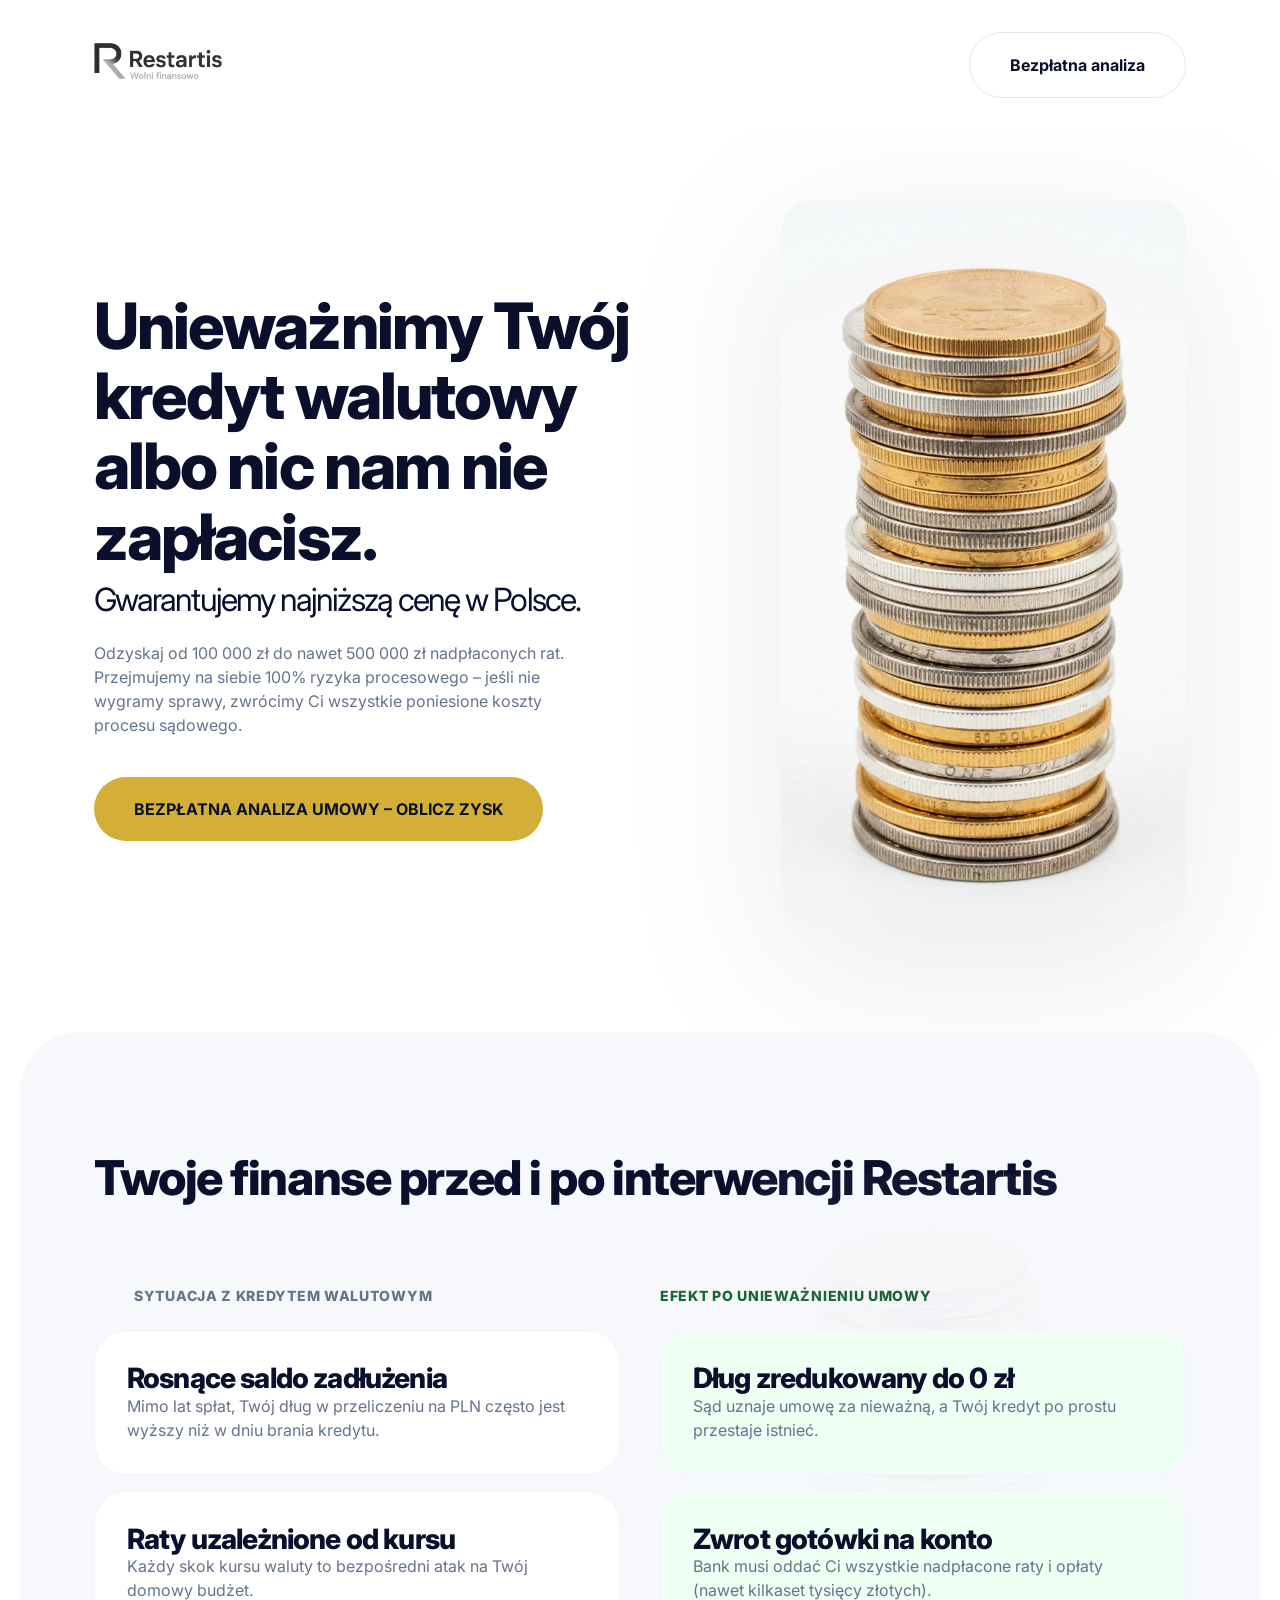
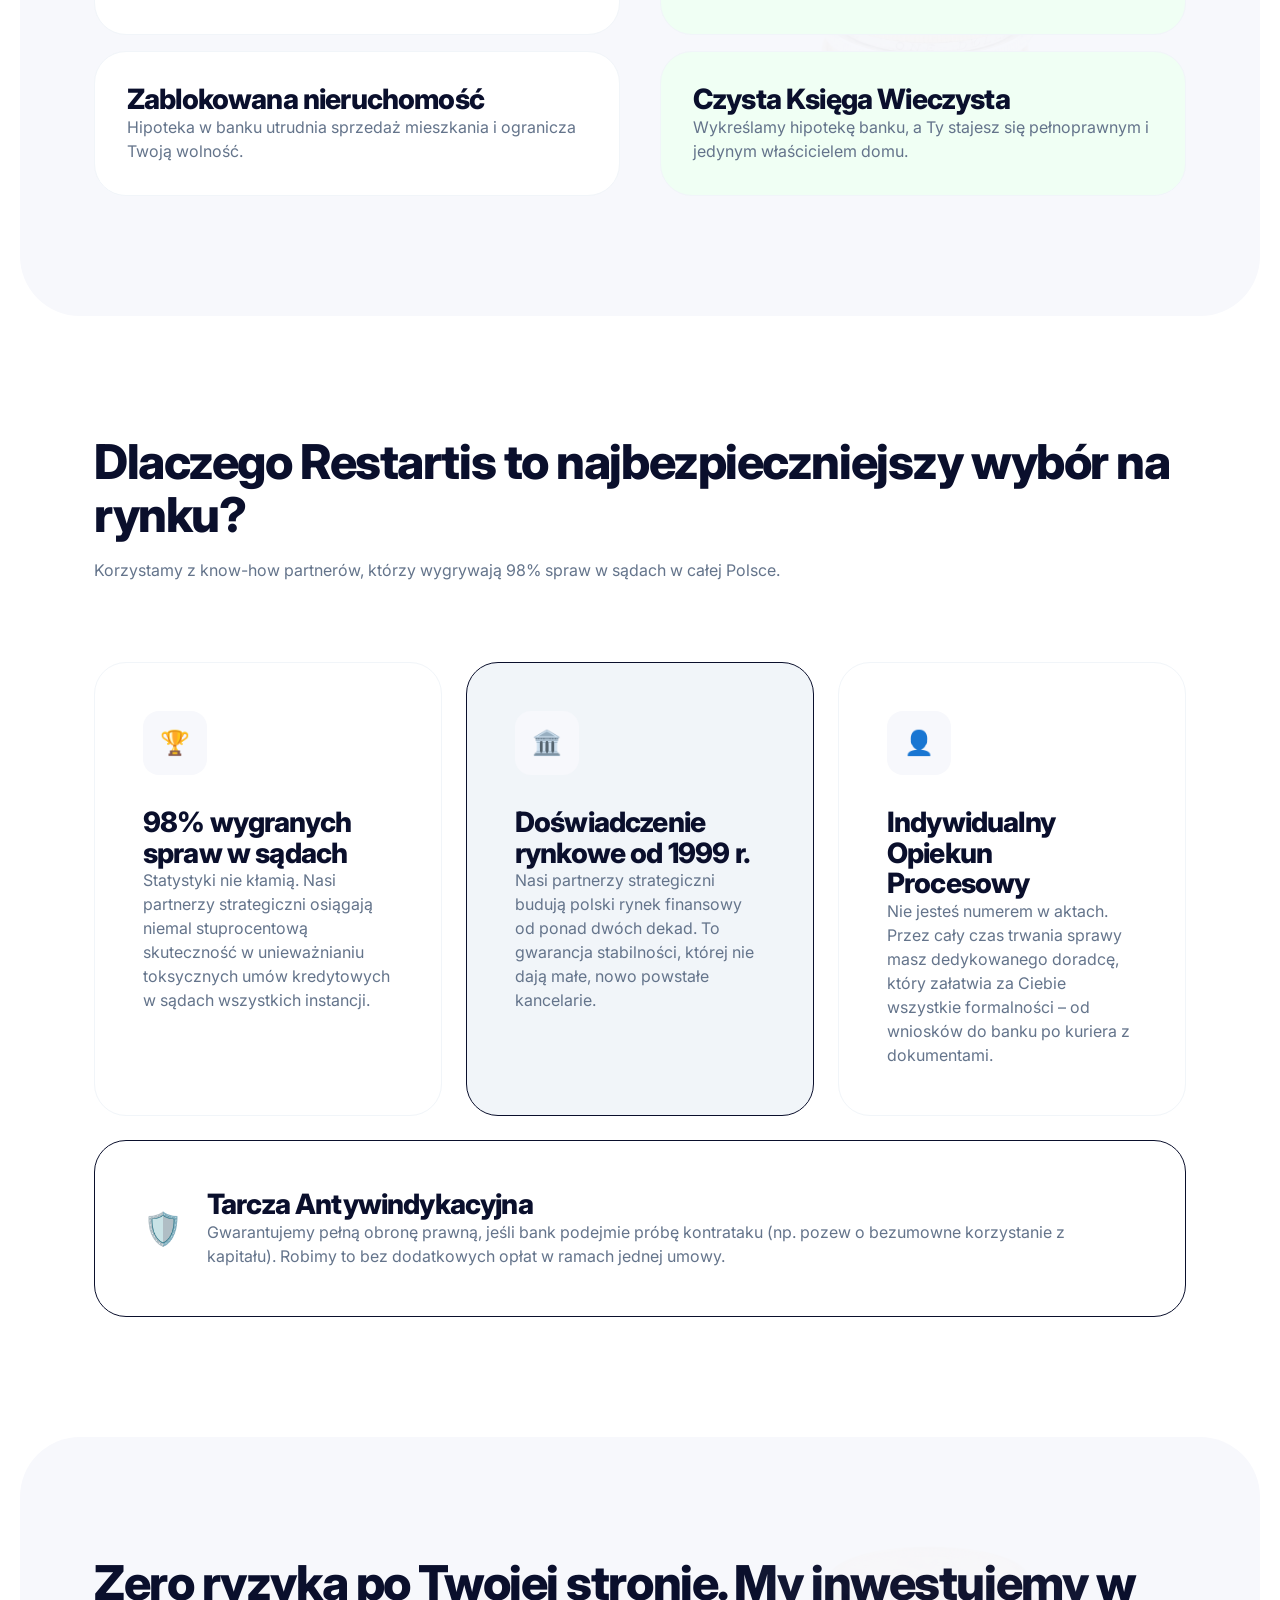
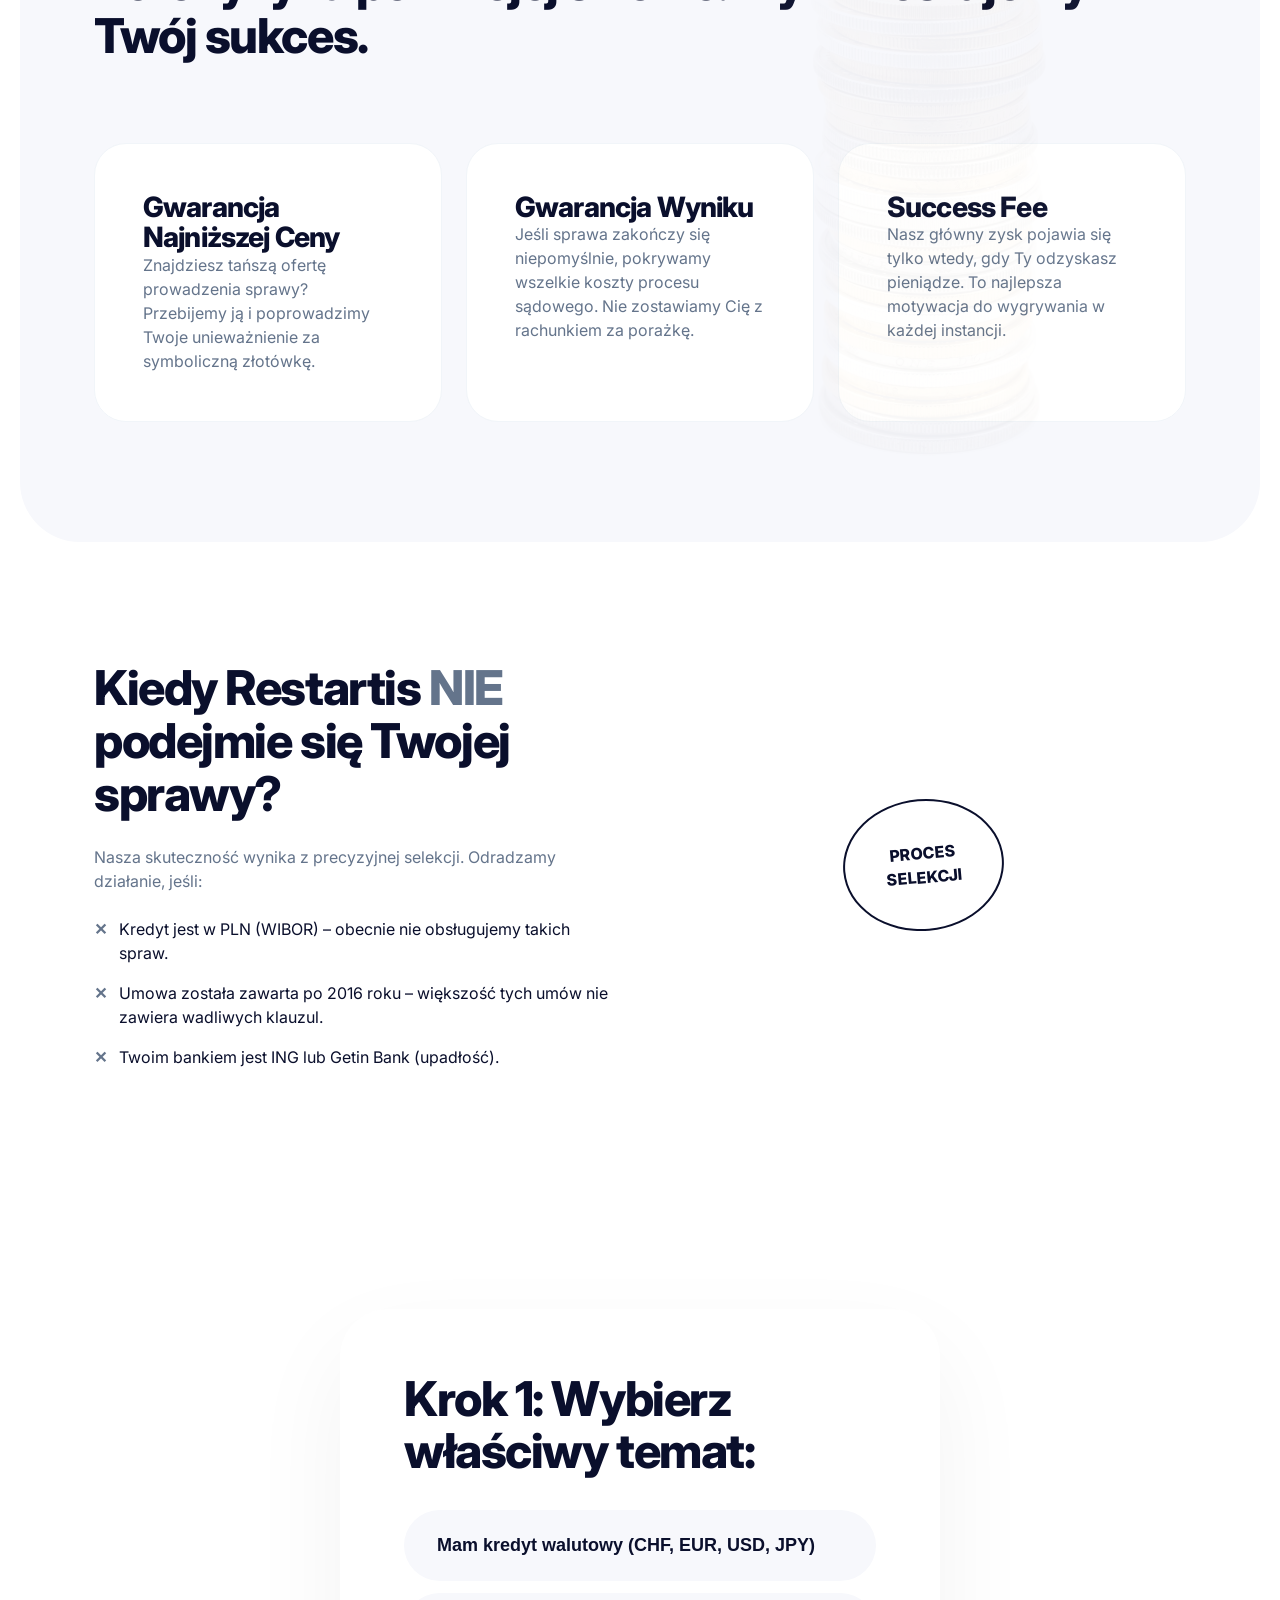
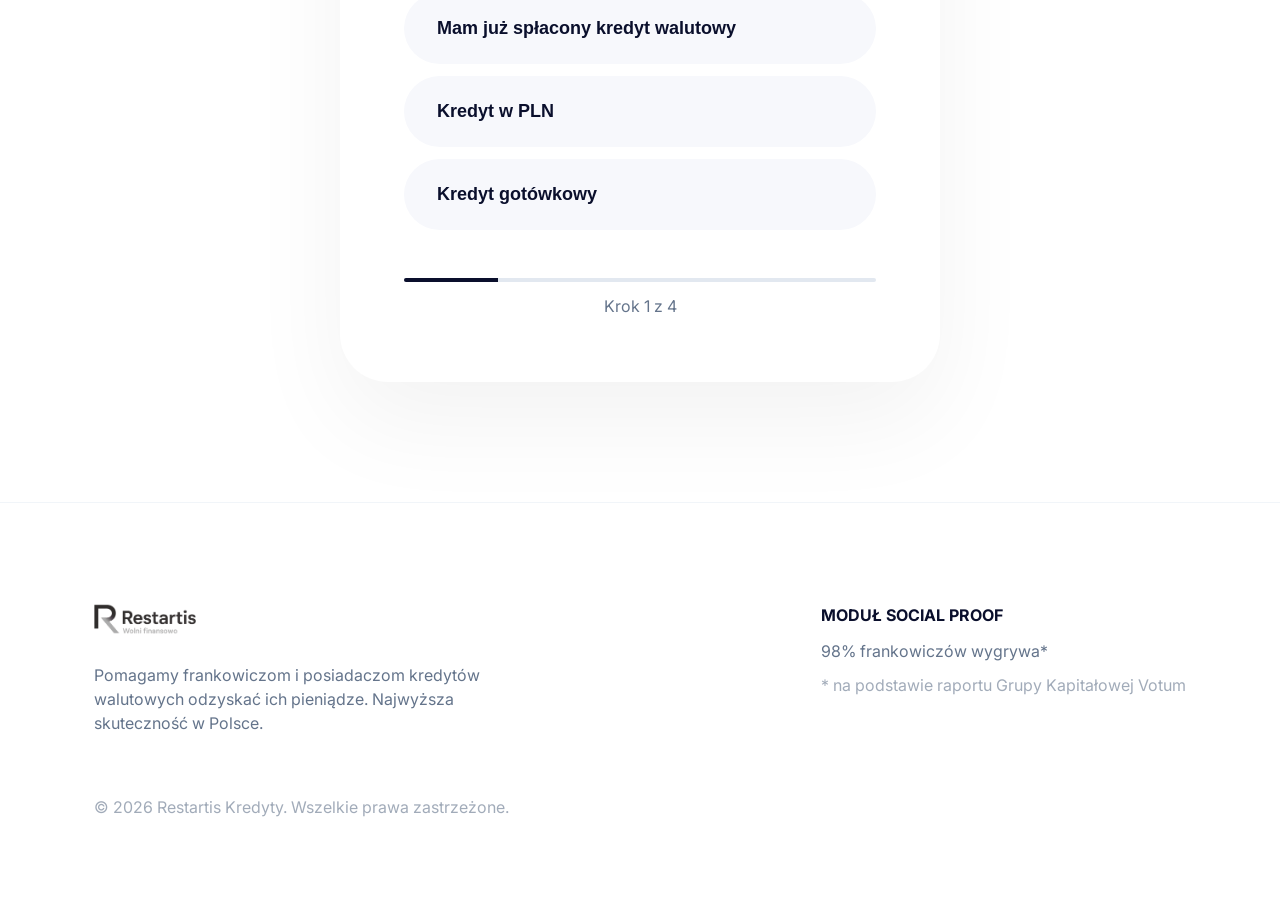
==== kredyty-zagraniczne/index.html @ a587e71c "Reorganized structure: Added kredyty-zagraniczne and restrukturyzacje sub-pages" ====
<!DOCTYPE html>
<html lang="pl">

<head>
    <meta charset="UTF-8">
    <meta name="viewport" content="width=device-width, initial-scale=1.0">
    <title>Restartis — Unieważnienie Kredytów Walutowych</title>
    <meta name="description"
        content="Gwarantowana najniższa cena i zero ryzyka procesowego. Odzyskaj swoją wolność finansową z Restartis.">
    <link rel="preconnect" href="https://fonts.googleapis.com">
    <link rel="preconnect" href="https://fonts.gstatic.com" crossorigin>
    <link href="https://fonts.googleapis.com/css2?family=Inter:wght@400;700;800&display=swap" rel="stylesheet">
    <link rel="stylesheet" href="../style.css">
</head>

<body>
    <nav class="navbar">
        <div class="container nav-content">
            <div class="logo"><img src="../assets/images/logo.png" alt="Restartis Logo"
                    style="height: 40px; width: auto;">
            </div>
            <a href="#formularz" class="btn btn-outline">Bezpłatna analiza</a>
        </div>
    </nav>

    <header class="hero">
        <div class="container hero-grid">
            <div class="hero-text">
                <h1>Unieważnimy Twój kredyt walutowy albo nic nam nie zapłacisz. <span
                        style="font-size: 0.5em; display: block; margin-top: 10px; font-weight: 400;">Gwarantujemy
                        najniższą cenę w Polsce.</span></h1>
                <p>Odzyskaj od 100 000 zł do nawet 500 000 zł nadpłaconych rat. Przejmujemy na siebie 100% ryzyka
                    procesowego – jeśli nie wygramy sprawy, zwrócimy Ci wszystkie poniesione koszty procesu sądowego.
                </p>
                <a href="#formularz" class="btn btn-primary"
                    style="background-color: #D4AF37; color: #0A0F2C;">BEZPŁATNA ANALIZA UMOWY – OBLICZ ZYSK</a>
            </div>
            <div class="hero-visual">
                <img src="../assets/images/coins-hero.jpg" alt="Restartis Kredyty - Stos srebrnych monet">
            </div>
        </div>
    </header>

    <section class="section-bg">
        <div class="container">
            <div class="section-header">
                <h2>Twoje finanse przed i po interwencji Restartis</h2>
            </div>

            <div class="comparison-grid">
                <div class="comp-header-row">
                    <div class="comp-col">Sytuacja z kredytem walutowym</div>
                    <div class="comp-col positive-text">Efekt po unieważnieniu umowy</div>
                </div>

                <div class="comp-row">
                    <div class="comp-card">
                        <h3>Rosnące saldo zadłużenia</h3>
                        <p>Mimo lat spłat, Twój dług w przeliczeniu na PLN często jest wyższy niż w dniu brania kredytu.
                        </p>
                    </div>
                    <div class="comp-card positive">
                        <h3>Dług zredukowany do 0 zł</h3>
                        <p>Sąd uznaje umowę za nieważną, a Twój kredyt po prostu przestaje istnieć.</p>
                    </div>
                </div>

                <div class="comp-row">
                    <div class="comp-card">
                        <h3>Raty uzależnione od kursu</h3>
                        <p>Każdy skok kursu waluty to bezpośredni atak na Twój domowy budżet.</p>
                    </div>
                    <div class="comp-card positive">
                        <h3>Zwrot gotówki na konto</h3>
                        <p>Bank musi oddać Ci wszystkie nadpłacone raty i opłaty (nawet kilkaset tysięcy złotych).</p>
                    </div>
                </div>

                <div class="comp-row">
                    <div class="comp-card">
                        <h3>Zablokowana nieruchomość</h3>
                        <p>Hipoteka w banku utrudnia sprzedaż mieszkania i ogranicza Twoją wolność.</p>
                    </div>
                    <div class="comp-card positive">
                        <h3>Czysta Księga Wieczysta</h3>
                        <p>Wykreślamy hipotekę banku, a Ty stajesz się pełnoprawnym i jedynym właścicielem domu.</p>
                    </div>
                </div>
            </div>
        </div>
    </section>

    <section>
        <div class="container">
            <div class="section-header">
                <h2>Dlaczego Restartis to najbezpieczniejszy wybór na rynku?</h2>
                <p style="margin-top: 16px;">Korzystamy z know-how partnerów, którzy wygrywają 98% spraw w sądach w
                    całej Polsce.</p>
            </div>
            <div class="grid-3">
                <div class="pillar-card">
                    <div class="pillar-icon">🏆</div>
                    <h3>98% wygranych spraw w sądach</h3>
                    <p>Statystyki nie kłamią. Nasi partnerzy strategiczni osiągają niemal stuprocentową skuteczność w
                        unieważnianiu toksycznych umów kredytowych w sądach wszystkich instancji.</p>
                </div>
                <div class="pillar-card spotlight">
                    <div class="pillar-icon">🏛️</div>
                    <h3>Doświadczenie rynkowe od 1999 r.</h3>
                    <p>Nasi partnerzy strategiczni budują polski rynek finansowy od ponad dwóch dekad. To gwarancja
                        stabilności, której nie dają małe, nowo powstałe kancelarie.</p>
                </div>
                <div class="pillar-card">
                    <div class="pillar-icon">👤</div>
                    <h3>Indywidualny Opiekun Procesowy</h3>
                    <p>Nie jesteś numerem w aktach. Przez cały czas trwania sprawy masz dedykowanego doradcę, który
                        załatwia za Ciebie wszystkie formalności – od wniosków do banku po kuriera z dokumentami.</p>
                </div>
            </div>
            <div class="pillar-card full-width-card" style="margin-top: 24px; border: 1px solid #0A0F2C;">
                <div style="display: flex; align-items: center; gap: 24px;">
                    <span style="font-size: 2rem;">🛡️</span>
                    <div>
                        <h3>Tarcza Antywindykacyjna</h3>
                        <p>Gwarantujemy pełną obronę prawną, jeśli bank podejmie próbę kontrataku (np. pozew o bezumowne
                            korzystanie z kapitału). Robimy to bez dodatkowych opłat w ramach jednej umowy.</p>
                    </div>
                </div>
            </div>
        </div>
    </section>

    <section class="section-bg" id="gwarancja">
        <div class="container">
            <div class="section-header">
                <h2>Zero ryzyka po Twojej stronie. My inwestujemy w Twój sukces.</h2>
            </div>
            <div class="grid-3">
                <div class="pillar-card">
                    <h3>Gwarancja Najniższej Ceny</h3>
                    <p>Znajdziesz tańszą ofertę prowadzenia sprawy? Przebijemy ją i poprowadzimy Twoje unieważnienie za
                        symboliczną złotówkę.</p>
                </div>
                <div class="pillar-card">
                    <h3>Gwarancja Wyniku</h3>
                    <p>Jeśli sprawa zakończy się niepomyślnie, pokrywamy wszelkie koszty procesu sądowego. Nie
                        zostawiamy Cię z rachunkiem za porażkę.</p>
                </div>
                <div class="pillar-card">
                    <h3>Success Fee</h3>
                    <p>Nasz główny zysk pojawia się tylko wtedy, gdy Ty odzyskasz pieniądze. To najlepsza motywacja do
                        wygrywania w każdej instancji.</p>
                </div>
            </div>
        </div>
    </section>

    <section>
        <div class="container">
            <div class="grid-2" style="align-items: center;">
                <div>
                    <h2>Kiedy Restartis <span style="color: #64748B;">NIE</span> podejmie się Twojej sprawy?</h2>
                    <p style="margin: 24px 0;">Nasza skuteczność wynika z precyzyjnej selekcji. Odradzamy działanie,
                        jeśli:</p>
                    <ul style="list-style: none; display: flex; flex-direction: column; gap: 16px;">
                        <li style="display: flex; gap: 12px; align-items: baseline;"><span
                                style="color: #64748B; font-weight: bold;">✕</span> Kredyt jest w PLN (WIBOR) – obecnie
                            nie obsługujemy takich spraw.</li>
                        <li style="display: flex; gap: 12px; align-items: baseline;"><span
                                style="color: #64748B; font-weight: bold;">✕</span> Umowa została zawarta po 2016 roku –
                            większość tych umów nie zawiera wadliwych klauzul.</li>
                        <li style="display: flex; gap: 12px; align-items: baseline;"><span
                                style="color: #64748B; font-weight: bold;">✕</span> Twoim bankiem jest ING lub Getin
                            Bank (upadłość).</li>
                    </ul>
                </div>
                <div style="text-align: center;">
                    <div
                        style="display: inline-block; padding: 40px; border: 2px solid #0A0F2C; border-radius: 50%; transform: rotate(-5deg);">
                        <span style="font-weight: 800; text-transform: uppercase;">Proces <br> Selekcji</span>
                    </div>
                </div>
            </div>
        </div>
    </section>

    <section id="formularz">
        <div class="container">
            <div class="form-wrapper">
                <div id="multistep-form">
                    <div class="form-step active" data-step="1">
                        <h2>Krok 1: Wybierz właściwy temat:</h2>
                        <div class="option-grid">
                            <button class="option-pill" data-value="active_fx">Mam kredyt walutowy (CHF, EUR, USD,
                                JPY)</button>
                            <button class="option-pill" data-value="paid_fx">Mam już spłacony kredyt walutowy</button>
                            <button class="option-pill reject" data-value="pln">Kredyt w PLN</button>
                            <button class="option-pill reject" data-value="cash">Kredyt gotówkowy</button>
                        </div>
                    </div>

                    <div class="form-step" data-step="2">
                        <h2>Krok 2: W jakiej walucie masz/miałeś kredyt?</h2>
                        <div class="option-grid">
                            <button class="option-pill" data-value="chf">CHF (frank szwajcarski)</button>
                            <button class="option-pill" data-value="eur">EUR (euro)</button>
                            <button class="option-pill" data-value="usd">USD (dolar amerykański)</button>
                            <button class="option-pill" data-value="other_fx">Inna waluta (JPY itp.)</button>
                            <button class="option-pill reject" data-value="pln_val">PLN (polski złoty)</button>
                        </div>
                    </div>

                    <div class="form-step" data-step="3">
                        <h2>Krok 3: Rok zawarcia umowy:</h2>
                        <div class="option-grid">
                            <button class="option-pill" data-value="2001-2011">2001-2011 (Najwyższa
                                skuteczność)</button>
                            <button class="option-pill" data-value="2012-2015">2012-2015</button>
                            <button class="option-pill reject" data-value="post_2016">Po 2016 r.</button>
                        </div>
                    </div>

                    <div class="form-step" data-step="4">
                        <h2>Krok 4: W jakim banku zaciągnąłeś kredyt?</h2>
                        <div class="option-grid">
                            <button class="option-pill" data-value="pko">PKO BP</button>
                            <button class="option-pill" data-value="mbank">mBank</button>
                            <button class="option-pill" data-value="millennium">Millennium</button>
                            <button class="option-pill" data-value="santander">Santander</button>
                            <button class="option-pill" data-value="bph">Bank BPH</button>
                            <button class="option-pill" data-value="db">Deutsche Bank</button>
                            <button class="option-pill" data-value="raiffeisen">Raiffeisen</button>
                            <button class="option-pill" data-value="bos">BOŚ</button>
                            <button class="option-pill reject" data-value="ing_getin">ING / Getin Bank</button>
                            <button class="option-pill" data-value="other">Inne</button>
                        </div>
                    </div>

                    <div class="form-step" data-step="final">
                        <h2>Ostatni krok</h2>
                        <p style="margin-bottom: 24px;">Zostaw dane, abyśmy mogli przekazać Ci wynik analizy.</p>
                        <div class="option-grid" style="gap: 20px;">
                            <input type="text" placeholder="Imię i Nazwisko" class="option-pill"
                                style="cursor: text; background: white; border: 1px solid #E2E8F0;" id="form-name">
                            <input type="tel" placeholder="Numer telefonu" class="option-pill"
                                style="cursor: text; background: white; border: 1px solid #E2E8F0;" id="form-phone">
                            <input type="email" placeholder="Adres e-mail" class="option-pill"
                                style="cursor: text; background: white; border: 1px solid #E2E8F0;" id="form-email">
                            <button class="btn btn-primary" id="submit-lead" style="margin-top: 20px;">Wyślij do
                                bezpłatnej analizy</button>
                        </div>
                    </div>

                    <div id="rejection-screen" style="display: none; text-align: center;">
                        <h2>Niestety nie możemy pomóc</h2>
                        <p id="rejection-reason" style="margin: 24px 0;"></p>
                        <button class="btn btn-outline" onclick="location.reload()">Spróbuj ponownie</button>
                    </div>

                    <div id="success-screen" style="display: none; text-align: center;">
                        <h2>Twoja sprawa została przyjęta do bezpłatnej analizy prawnej.</h2>
                        <p style="margin: 24px 0;">Nasz analityk oddzwoni do Ciebie w ciągu 24h. Prosimy, miej pod ręką
                            skan umowy lub datę jej zawarcia.</p>
                    </div>
                </div>

                <div class="progress-container">
                    <div class="progress-bar">
                        <div class="progress-fill"></div>
                    </div>
                    <p id="progress-text">Krok 1 z 4</p>
                </div>
            </div>
        </div>
    </section>

    <footer style="padding: 100px 0; border-top: 1px solid #F1F5F9;">
        <div class="container">
            <div
                style="display: flex; justify-content: space-between; align-items: flex-start; flex-wrap: wrap; gap: 60px;">
                <div>
                    <div class="logo" style="margin-bottom: 20px;"><img src="../assets/images/logo.png"
                            alt="Restartis Logo" style="height: 32px; width: auto;"></div>
                    <p style="max-width: 400px;">Pomagamy frankowiczom i posiadaczom kredytów walutowych odzyskać ich
                        pieniądze. Najwyższa skuteczność w Polsce.</p>
                </div>
                <div style="font-size: 0.875rem;">
                    <p style="margin-bottom: 12px; font-weight: 700; color: #0A0F2C;">MODUŁ SOCIAL PROOF</p>
                    <p>98% frankowiczów wygrywa*</p>
                    <p style="opacity: 0.6; margin-top: 10px;">* na podstawie raportu Grupy Kapitałowej Votum</p>
                </div>
                <div style="font-size: 0.875rem; opacity: 0.6;">
                    <p>© 2026 Restartis Kredyty. Wszelkie prawa zastrzeżone.</p>
                </div>
            </div>
        </div>
    </footer>


    <script src="main.js"></script>
</body>

</html>
---- style.css ----
:root {
    --primary: #0A0F2C;
    /* Deep Navy */
    --secondary: #F7F8FC;
    /* Ultra Light Gray-Blue */
    --text-main: #0A0F2C;
    --text-muted: #64748B;
    /* Slate Gray */
    --white: #FFFFFF;
    --accent: #0A0F2C;
    /* Staying extremely monochrome/navy for premium feel */
    --border-radius: 32px;
    --pill-radius: 100px;
    --section-padding: 120px;
    --container-width: 1140px;
    --transition: all 0.4s cubic-bezier(0.16, 1, 0.3, 1);
}

* {
    margin: 0;
    padding: 0;
    box-sizing: border-box;
}

body {
    font-family: 'Inter', -apple-system, BlinkMacSystemFont, sans-serif;
    color: var(--text-main);
    background-color: var(--white);
    line-height: 1.5;
    -webkit-font-smoothing: antialiased;
    overflow-x: hidden;
}

h1,
h2,
h3,
h4 {
    color: var(--primary);
    font-weight: 800;
    letter-spacing: -0.03em;
    line-height: 1.1;
}

.container {
    max-width: var(--container-width);
    margin: 0 auto;
    padding: 0 24px;
}

/* Typography Scale */
h1 {
    font-size: clamp(2.5rem, 5vw, 4rem);
}

h2 {
    font-size: clamp(2rem, 4vw, 3rem);
}

h3 {
    font-size: 1.75rem;
}

p {
    font-size: 1rem;
    color: var(--text-muted);
}

/* Buttons */
.btn {
    display: inline-flex;
    align-items: center;
    justify-content: center;
    padding: 20px 40px;
    border-radius: var(--pill-radius);
    font-weight: 700;
    font-size: 1rem;
    text-decoration: none;
    transition: var(--transition);
    cursor: pointer;
    border: none;
}

.btn-primary {
    background-color: var(--primary);
    color: var(--white);
}

.btn-primary:hover {
    transform: scale(1.02);
    box-shadow: 0 10px 40px rgba(10, 15, 44, 0.15);
}

.btn-outline {
    background: transparent;
    border: 1px solid #E2E8F0;
    color: var(--primary);
}

.btn-outline:hover {
    background: var(--secondary);
    border-color: var(--primary);
}

/* Navbar */
.navbar {
    padding: 32px 0;
    position: fixed;
    top: 0;
    width: 100%;
    background: rgba(255, 255, 255, 0.8);
    backdrop-filter: blur(10px);
    z-index: 1000;
}

.nav-content {
    display: flex;
    justify-content: space-between;
    align-items: center;
}

.logo {
    font-size: 1.25rem;
    font-weight: 800;
    letter-spacing: -0.02em;
    text-transform: uppercase;
}

/* Hero Section */
.hero {
    padding-top: 200px;
    padding-bottom: 100px;
}

.hero-grid {
    display: grid;
    grid-template-columns: 1.2fr 0.8fr;
    gap: 80px;
    align-items: center;
}

.hero h1 {
    margin-bottom: 24px;
    max-width: 18ch;
}

.hero p {
    margin-bottom: 40px;
    max-width: 50ch;
}

.hero-visual {
    position: relative;
}

.hero-visual img {
    width: 100%;
    border-radius: var(--border-radius);
    /* No shadows for ultra minimalism or very soft ones */
    filter: drop-shadow(0 40px 80px rgba(0, 0, 0, 0.08));
}

/* Sections General */
section {
    padding: var(--section-padding) 0;
}

.section-bg {
    background-color: var(--secondary);
    border-radius: 60px;
    /* Massive round sections */
    margin: 0 20px;
    position: relative;
    overflow: hidden;
}

.section-bg::before {
    content: '';
    position: absolute;
    top: 50%;
    right: -100px;
    transform: translateY(-50%);
    width: 600px;
    height: 600px;
    background-image: url('assets/images/coins-hero.jpg');
    background-size: contain;
    background-repeat: no-repeat;
    opacity: 0.03;
    pointer-events: none;
    z-index: 0;
}

.section-header {
    margin-bottom: 80px;
}

/* Grid Layouts */
.grid-3 {
    display: grid;
    grid-template-columns: repeat(3, 1fr);
    gap: 24px;
}

.grid-2 {
    display: grid;
    grid-template-columns: 1fr 1fr;
    gap: 40px;
}

.comparison-grid {
    display: flex;
    flex-direction: column;
    gap: 16px;
}

.comp-header-row {
    display: grid;
    grid-template-columns: 1fr 1fr;
    gap: 40px;
    padding: 0 40px;
    margin-bottom: 8px;
    font-weight: 800;
    font-size: 0.875rem;
    text-transform: uppercase;
    letter-spacing: 0.05em;
    color: var(--text-muted);
}

.comp-row {
    display: grid;
    grid-template-columns: 1fr 1fr;
    gap: 40px;
}

.positive-text {
    color: #166534;
}

.pillar-card.spotlight {
    background: #F1F5F9;
    border-color: var(--primary);
}

.full-width-card {
    grid-column: 1 / -1;
}

@media (max-width: 968px) {
    .comp-header-row {
        display: none;
    }

    .comp-row {
        grid-template-columns: 1fr;
        gap: 16px;
    }

    .comp-card.positive {
        margin-bottom: 24px;
    }
}

/* Pillar Card */
.pillar-card {
    padding: 48px;
    background: var(--white);
    border-radius: var(--border-radius);
    border: 1px solid #F1F5F9;
    height: 100%;
}

.pillar-icon {
    width: 64px;
    height: 64px;
    background: var(--secondary);
    border-radius: 16px;
    display: flex;
    align-items: center;
    justify-content: center;
    font-size: 1.5rem;
    margin-bottom: 32px;
}

/* Form Styling */
.form-wrapper {
    max-width: 600px;
    margin: 0 auto;
    background: var(--white);
    padding: 64px;
    border-radius: 48px;
    box-shadow: 0 40px 100px rgba(0, 0, 0, 0.05);
}

.form-step {
    display: none;
    animation: fadeIn 0.4s ease;
}

.form-step.active {
    display: block;
}

.option-grid {
    display: grid;
    grid-template-columns: 1fr;
    gap: 12px;
    margin-top: 32px;
}

.option-pill {
    width: 100%;
    padding: 24px 32px;
    border-radius: var(--pill-radius);
    background: var(--secondary);
    border: 1px solid transparent;
    text-align: left;
    font-weight: 700;
    font-size: 1.125rem;
    cursor: pointer;
    transition: var(--transition);
    color: var(--primary);
}

.option-pill:hover {
    background: var(--white);
    border-color: var(--primary);
}

.progress-container {
    margin-top: 48px;
    text-align: center;
}

.progress-bar {
    height: 4px;
    background: #E2E8F0;
    border-radius: 2px;
    margin-bottom: 12px;
    overflow: hidden;
}

.progress-fill {
    height: 100%;
    background: var(--primary);
    width: 20%;
    transition: width 0.4s ease;
}

/* Animations */
@keyframes fadeIn {
    from {
        opacity: 0;
        transform: translateY(10px);
    }

    to {
        opacity: 1;
        transform: translateY(0);
    }
}

/* Responsive */
@media (max-width: 968px) {
    .hero-grid {
        grid-template-columns: 1fr;
        text-align: center;
        gap: 40px;
    }

    .hero h1 {
        margin: 0 auto 24px;
    }

    .hero p {
        margin: 0 auto 40px;
    }

    .grid-3,
    .grid-2 {
        grid-template-columns: 1fr;
    }

    .section-bg {
        margin: 0;
        border-radius: 0;
    }

    .section-padding {
        padding: 80px 0;
    }
}
/* Restrukturyzacje & General Card fixes */
.comp-card {
    background-color: white;
    padding: 32px;
    border-radius: 32px;
    border: 1px solid #F1F5F9;
    position: relative;
}

.comp-card.danger {
    background-color: #FFF5F5;
}

.comp-card.danger h3 {
    color: #E53E3E;
}

.comp-card.positive {
    background-color: #F0FFF4;
}

/* Form selection highlight */
.option-pill.selected {
    background-color: var(--primary);
    color: white;
    border-color: var(--primary);
}

.badge {
    transition: var(--transition);
}

.badge:hover {
    transform: translateY(-2px);
    box-shadow: 0 4px 12px rgba(212, 175, 55, 0.1);
}

.status-tag {
    box-shadow: 0 4px 12px rgba(16, 185, 129, 0.2);
}

details summary::-webkit-details-marker {
  display:none;
}

details[open] summary {
    color: #D4AF37;
}
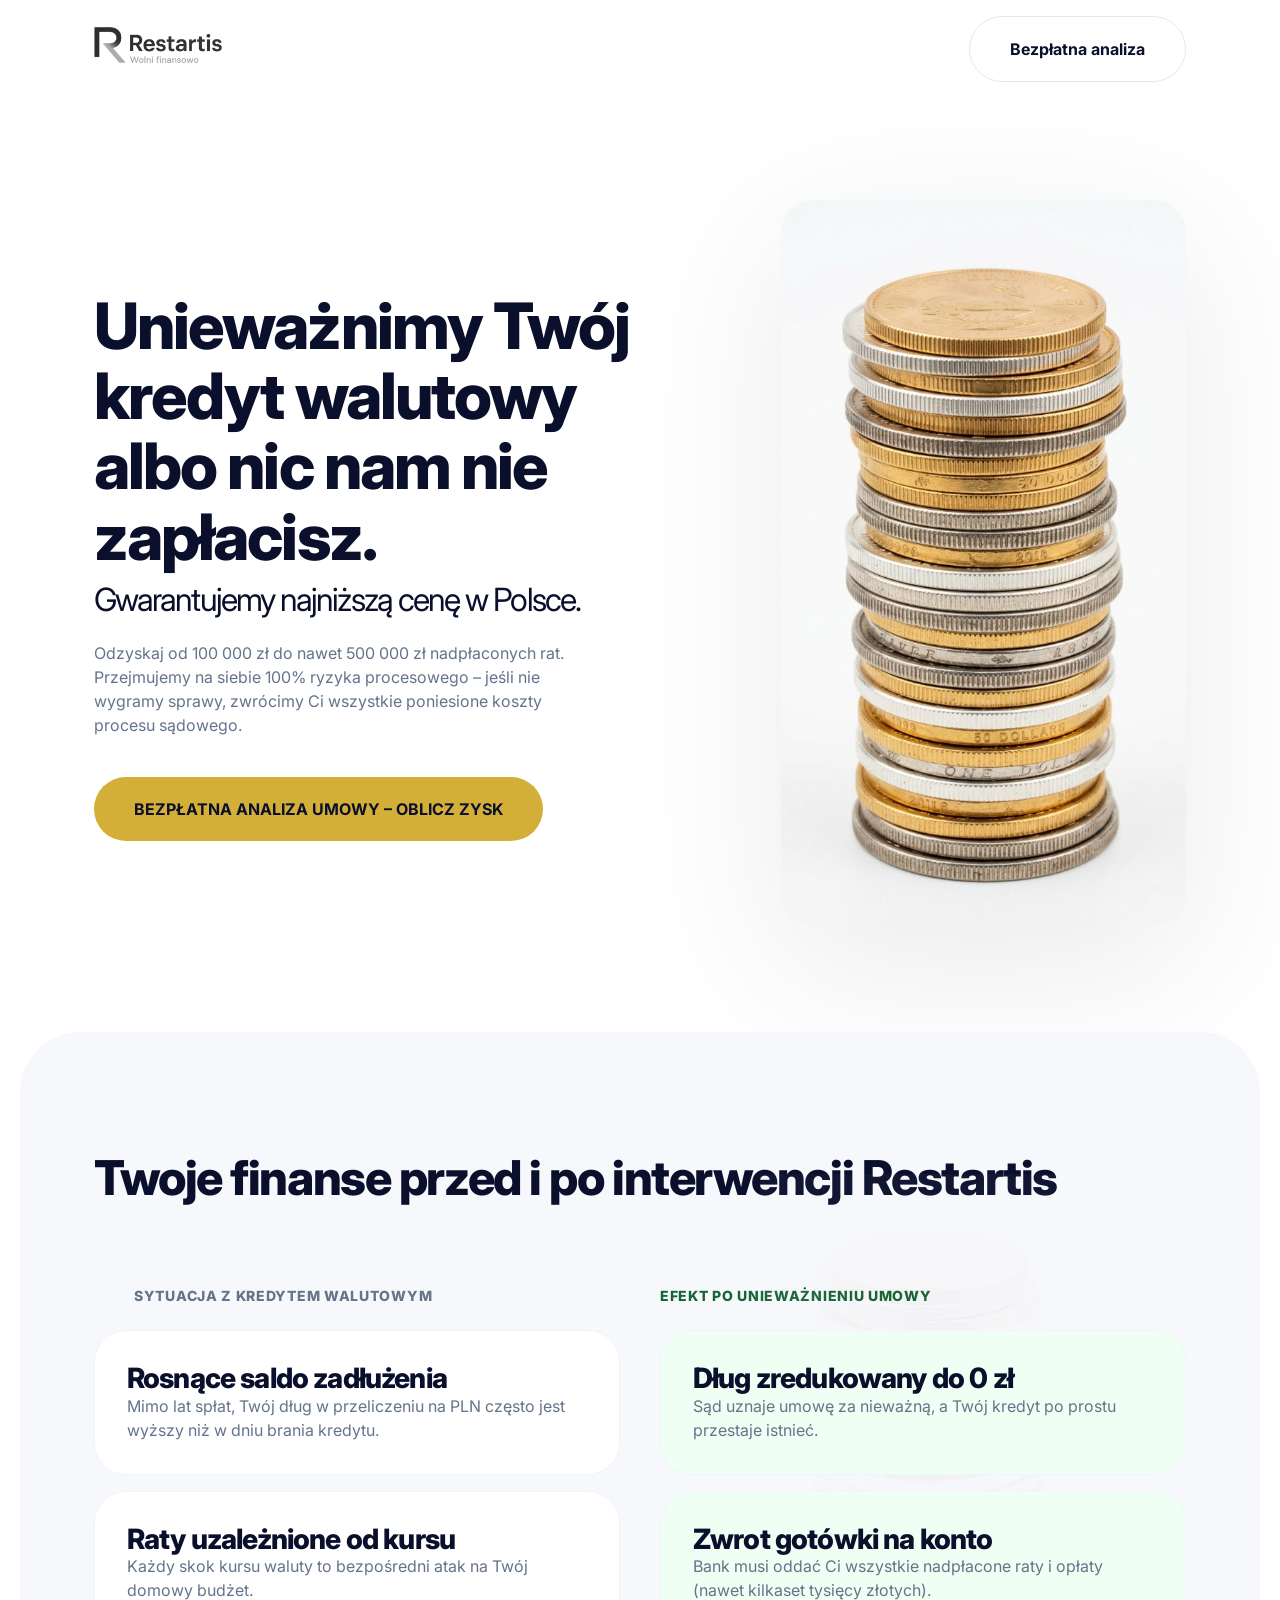
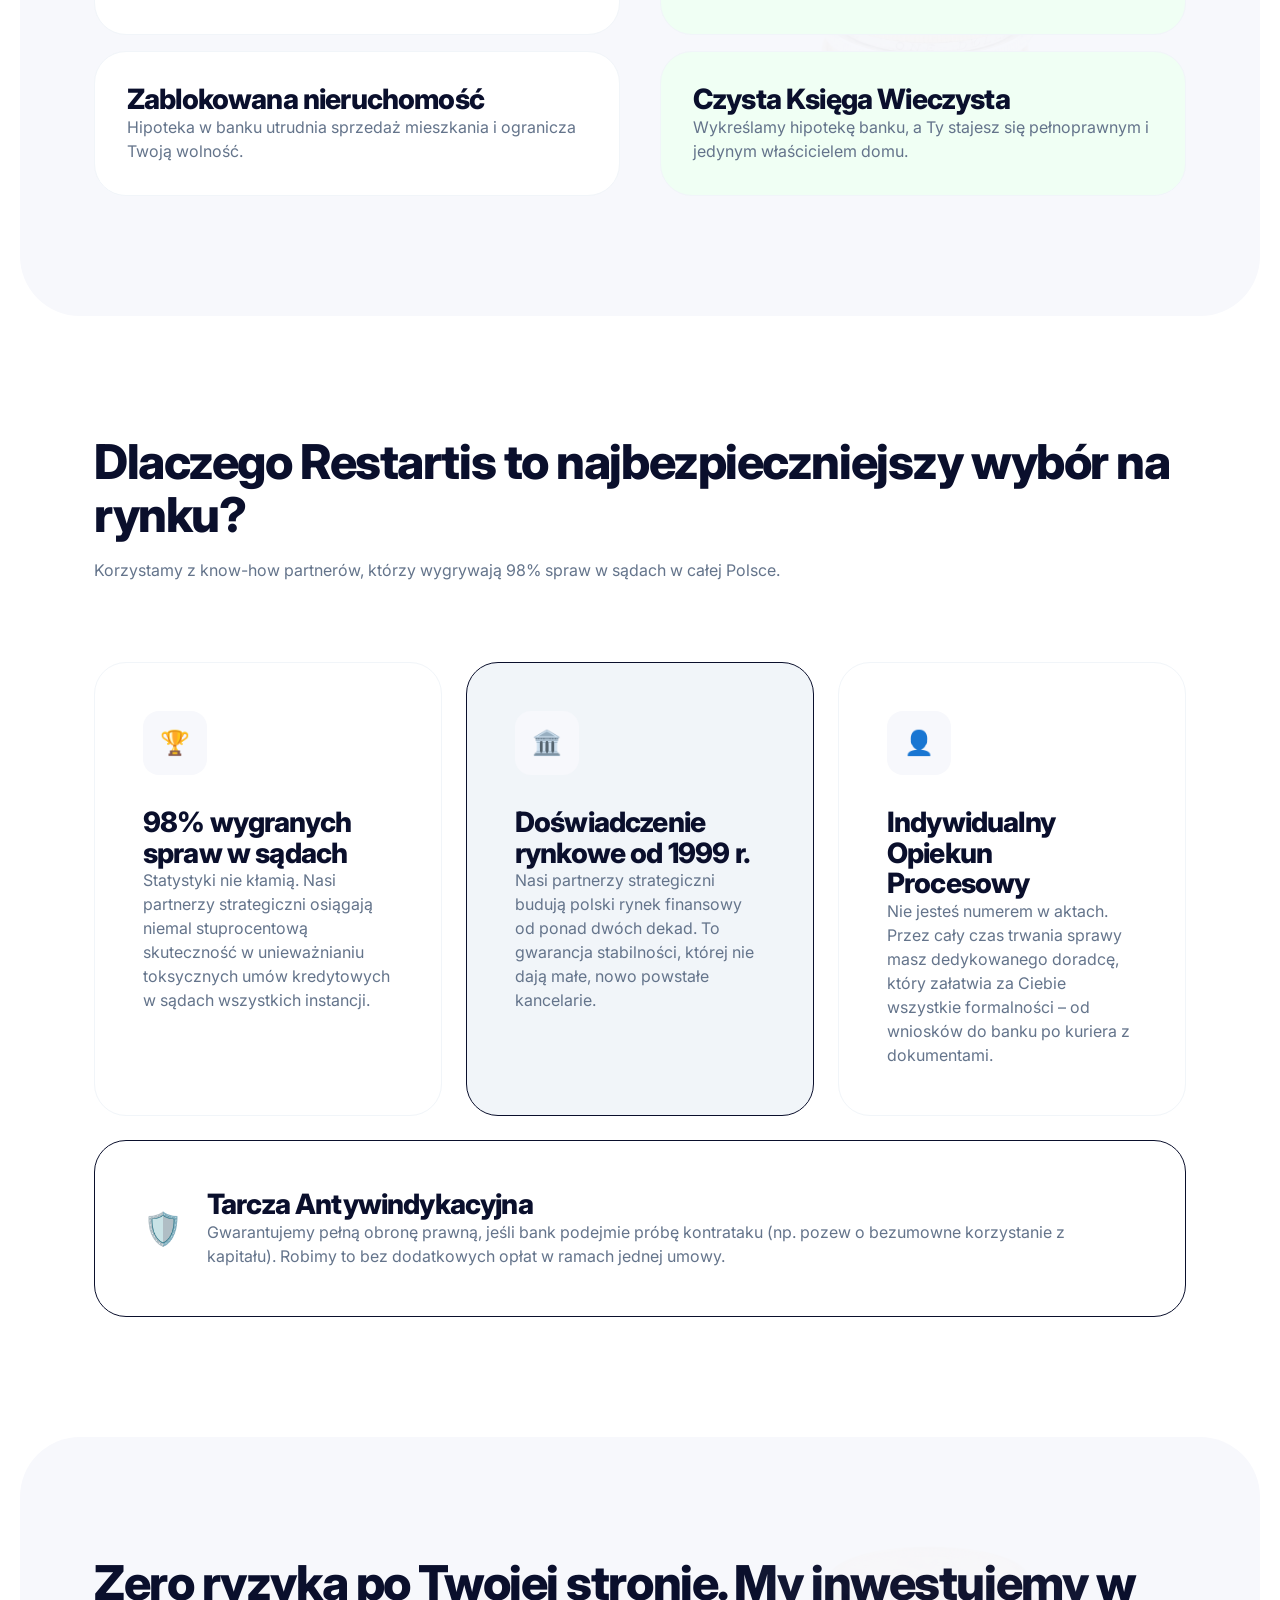
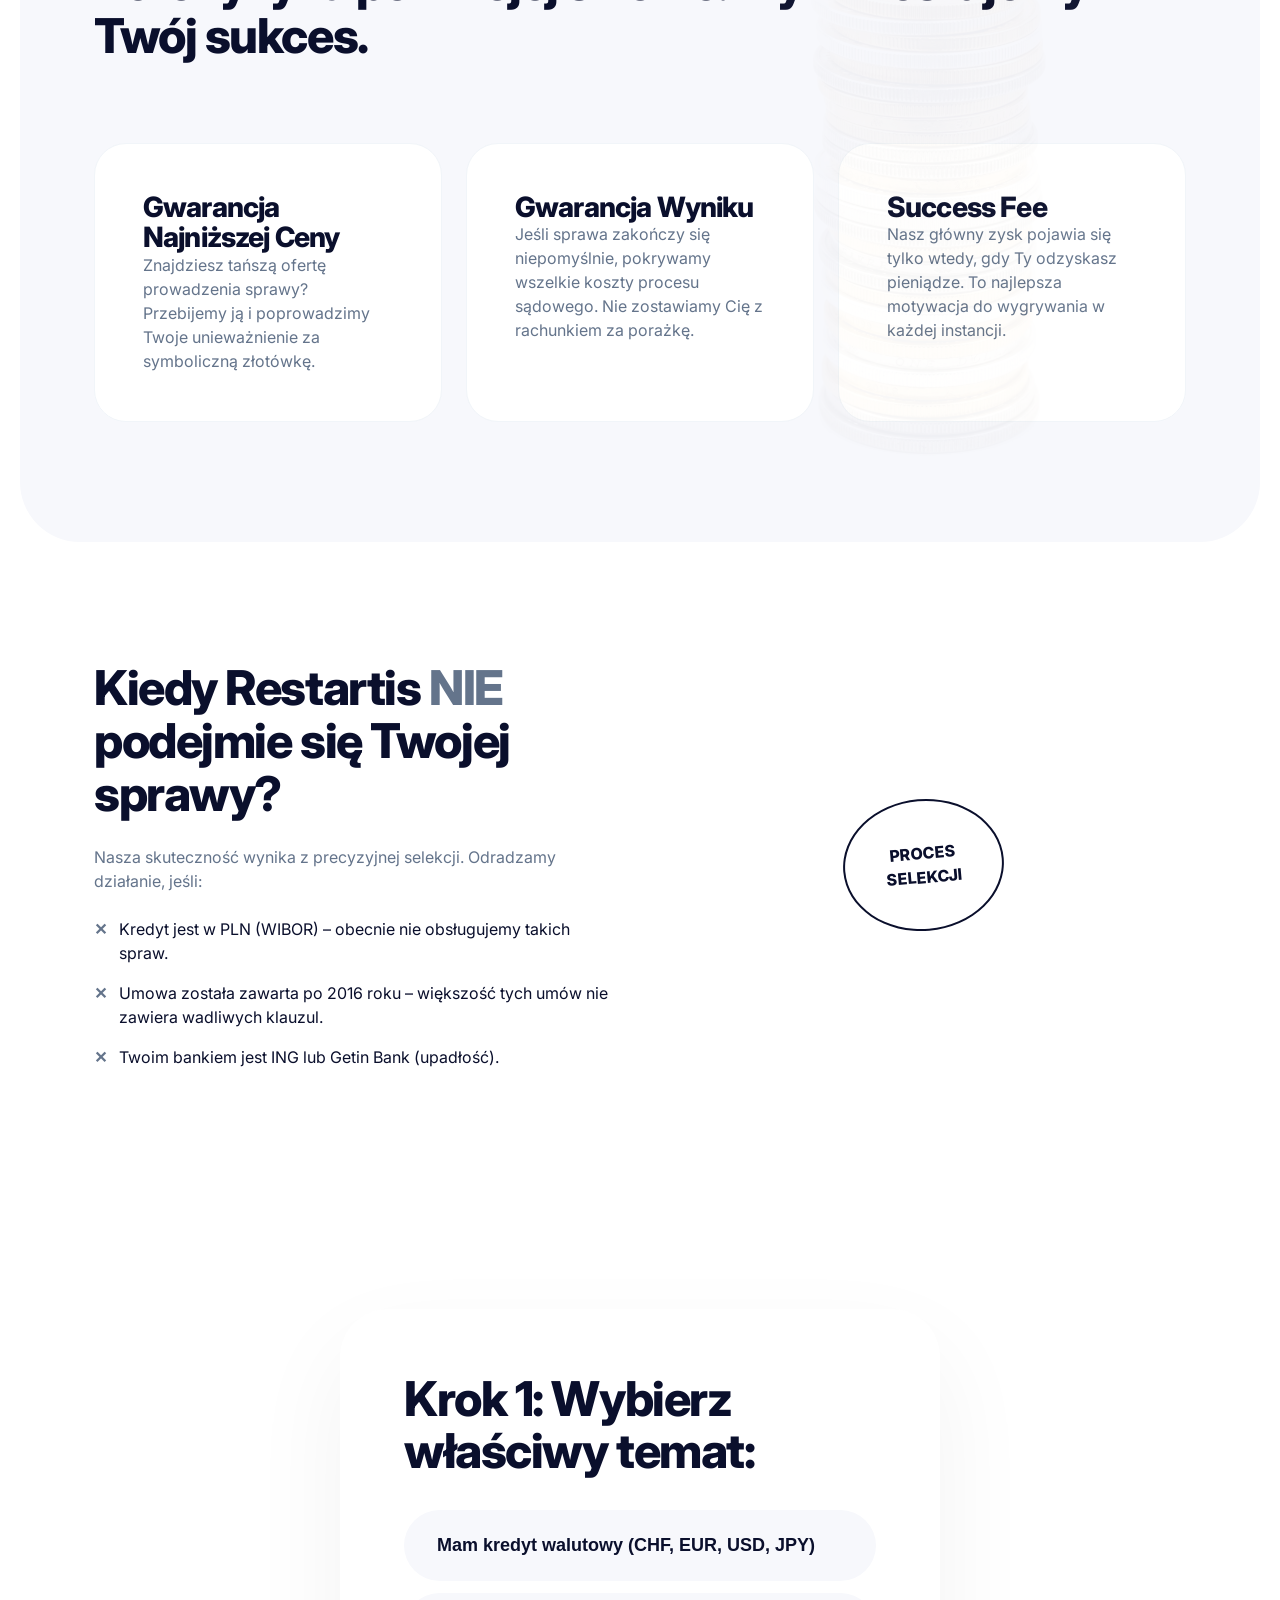
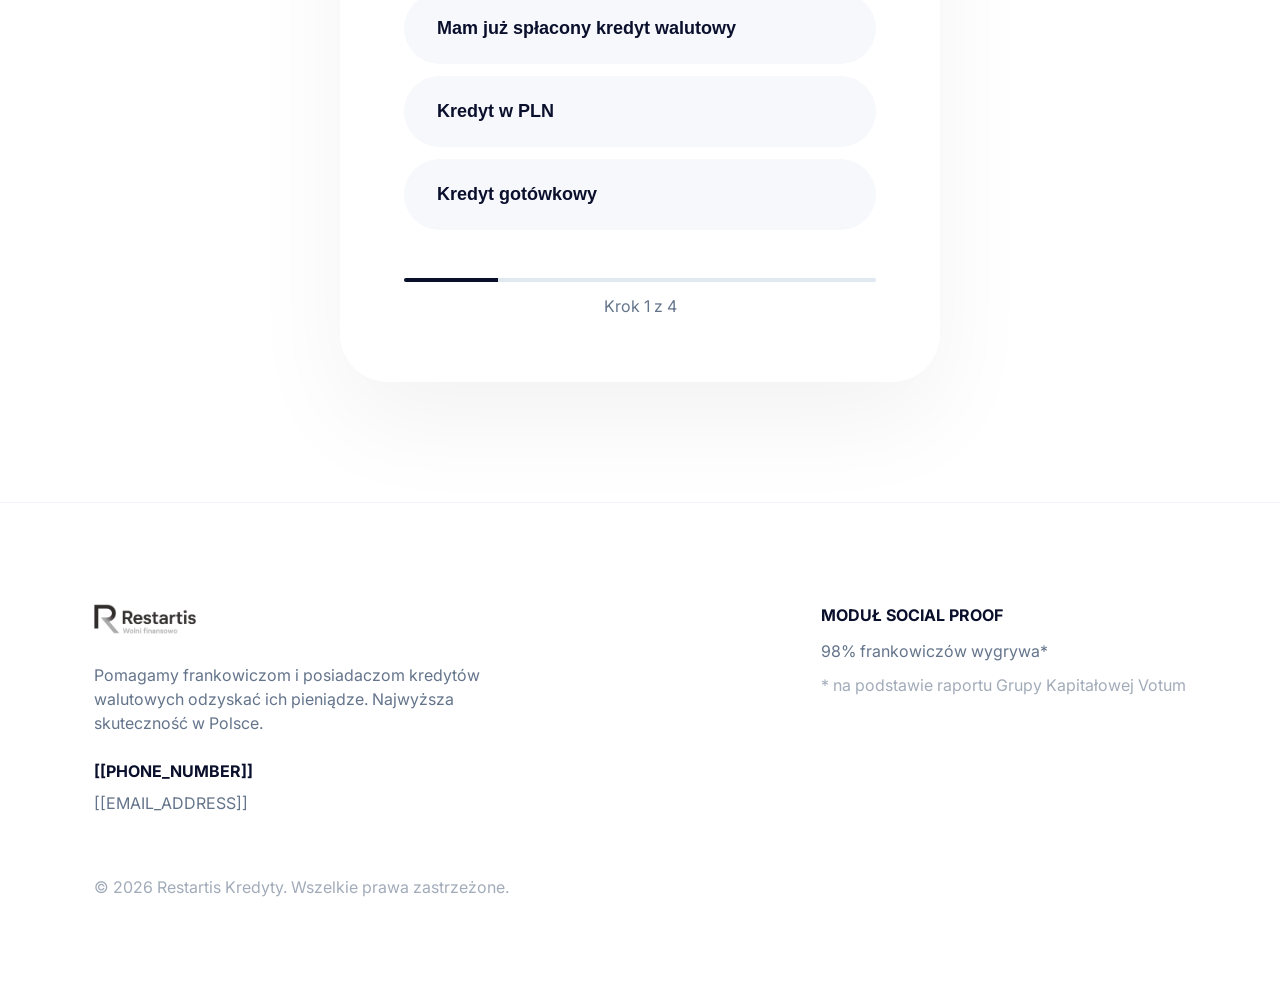
==== commit d01a6447: "Comprehensive Google Ads tracking, SEO setup, and mobile refinements" ====
--- a/kredyty-zagraniczne/index.html
+++ b/kredyty-zagraniczne/index.html
@@ -11,9 +11,49 @@
     <link rel="preconnect" href="https://fonts.gstatic.com" crossorigin>
     <link href="https://fonts.googleapis.com/css2?family=Inter:wght@400;700;800&display=swap" rel="stylesheet">
     <link rel="stylesheet" href="../style.css">
+    <link rel="icon" type="image/png" href="../assets/images/favicon.png">
+
+    <!-- Google Tag Manager -->
+    <script>(function (w, d, s, l, i) {
+            w[l] = w[l] || []; w[l].push({
+                'gtm.start':
+                    new Date().getTime(), event: 'gtm.js'
+            }); var f = d.getElementsByTagName(s)[0],
+                j = d.createElement(s), dl = l != 'dataLayer' ? '&l=' + l : ''; j.async = true; j.src =
+                    'https://www.googletagmanager.com/gtm.js?id=' + i + dl; f.parentNode.insertBefore(j, f);
+        })(window, document, 'script', 'dataLayer', '[[GTM_ID]]');</script>
+    <!-- End Google Tag Manager -->
+
+    <!-- SEO & Metadata -->
+    <meta name="google-site-verification" content="[[GSC_VERIFICATION]]">
+    <meta property="og:title" content="Restartis — Unieważnienie Kredytów Walutowych">
+    <meta property="og:description"
+        content="Odzyskaj swoją wolność finansową. Unieważnimy Twój kredyt albo nic nam nie zapłacisz.">
+    <meta property="og:image" content="../assets/images/logo.png">
+
+    <script type="application/ld+json">
+    {
+      "@context": "https://schema.org",
+      "@type": "LocalBusiness",
+      "name": "Restartis Kredyty Zagraniczne",
+      "image": "https://restartis.pl/assets/images/logo.png",
+      "@id": "https://restartis.pl/kredyty-zagraniczne/",
+      "url": "https://restartis.pl/kredyty-zagraniczne/",
+      "telephone": "[[PHONE_NUMBER]]",
+      "address": {
+        "@type": "PostalAddress",
+        "addressCountry": "PL"
+      }
+    }
+    </script>
 </head>
 
 <body>
+    <!-- Google Tag Manager (noscript) -->
+    <noscript><iframe src="https://www.googletagmanager.com/ns.html?id=[[GTM_ID]]" height="0" width="0"
+            style="display:none;visibility:hidden"></iframe></noscript>
+    <!-- End Google Tag Manager (noscript) -->
+
     <nav class="navbar">
         <div class="container nav-content">
             <div class="logo"><img src="../assets/images/logo.png" alt="Restartis Logo"
@@ -283,6 +323,12 @@
                             alt="Restartis Logo" style="height: 32px; width: auto;"></div>
                     <p style="max-width: 400px;">Pomagamy frankowiczom i posiadaczom kredytów walutowych odzyskać ich
                         pieniądze. Najwyższa skuteczność w Polsce.</p>
+                    <div style="margin-top: 24px; display: flex; flex-direction: column; gap: 8px;">
+                        <a href="tel:[[PHONE_NUMBER]]" data-track="phone-click"
+                            style="color: var(--primary); text-decoration: none; font-weight: 700;">[[PHONE_NUMBER]]</a>
+                        <a href="mailto:[[EMAIL_ADDRESS]]" data-track="email-click"
+                            style="color: var(--text-muted); text-decoration: none;">[[EMAIL_ADDRESS]]</a>
+                    </div>
                 </div>
                 <div style="font-size: 0.875rem;">
                     <p style="margin-bottom: 12px; font-weight: 700; color: #0A0F2C;">MODUŁ SOCIAL PROOF</p>
--- a/style.css
+++ b/style.css
@@ -22,6 +22,7 @@
     box-sizing: border-box;
 }
 
+html,
 body {
     font-family: 'Inter', -apple-system, BlinkMacSystemFont, sans-serif;
     color: var(--text-main);
@@ -29,6 +30,8 @@
     line-height: 1.5;
     -webkit-font-smoothing: antialiased;
     overflow-x: hidden;
+    width: 100%;
+    position: relative;
 }
 
 h1,
@@ -49,11 +52,13 @@
 
 /* Typography Scale */
 h1 {
-    font-size: clamp(2.5rem, 5vw, 4rem);
+    font-size: clamp(1.75rem, 8vw, 4rem);
+    word-wrap: break-word;
+    overflow-wrap: break-word;
 }
 
 h2 {
-    font-size: clamp(2rem, 4vw, 3rem);
+    font-size: clamp(1.35rem, 6vw, 3rem);
 }
 
 h3 {
@@ -136,6 +141,75 @@
     grid-template-columns: 1.2fr 0.8fr;
     gap: 80px;
     align-items: center;
+}
+
+/* New Split Hero (Full Bleed) */
+.hero-split {
+    padding: 0;
+    min-height: 100vh;
+    display: flex;
+    align-items: stretch;
+    background: var(--white);
+    position: relative;
+    overflow: hidden;
+}
+
+.hero-split-content {
+    flex: 1;
+    display: flex;
+    flex-direction: column;
+    justify-content: center;
+    padding: 180px 80px 100px;
+    position: relative;
+    z-index: 2;
+}
+
+/* Full‑bleed hero visual */
+.hero-split-visual {
+    flex: 1;
+    position: relative;
+    overflow: hidden;
+}
+
+.hero-split-visual img {
+    position: absolute;
+    top: 0;
+    left: 0;
+    width: 100%;
+    height: 100%;
+    object-fit: cover;
+}
+
+/* Reduce navbar padding on larger screens for a slimmer header */
+@media (min-width: 769px) {
+    .navbar {
+        padding: 16px 0;
+    }
+}
+
+/* Mobile tweaks for option pills (category selectors) */
+@media (max-width: 768px) {
+    .option-pill {
+        font-size: 0.9rem;
+        padding: 16px 20px;
+    }
+}
+
+@media (max-width: 968px) {
+    .hero-split {
+        flex-direction: column;
+        min-height: auto;
+    }
+
+    .hero-split-content {
+        padding: 120px 20px 60px;
+        text-align: center;
+    }
+
+    .hero-split-visual {
+        min-height: 300px;
+        order: -1;
+    }
 }
 
 .hero h1 {
@@ -358,25 +432,47 @@
     }
 }
 
-/* Responsive */
-@media (max-width: 968px) {
-    .hero-grid {
-        grid-template-columns: 1fr;
-        text-align: center;
-        gap: 40px;
-    }
-
-    .hero h1 {
-        margin: 0 auto 24px;
-    }
-
-    .hero p {
-        margin: 0 auto 40px;
-    }
-
-    .grid-3,
-    .grid-2 {
-        grid-template-columns: 1fr;
+/* Mobile adjustments */
+@media (max-width: 768px) {
+
+    /* Reduce navbar height */
+    .navbar {
+        padding: 8px 0;
+    }
+
+    .nav-content a.btn {
+        font-size: 0.7rem;
+        padding: 6px 12px;
+    }
+
+    /* Reduce heading sizes for small mobile */
+    .hero-split-content h1 {
+        font-size: 1.5rem;
+        letter-spacing: -0.02em;
+    }
+
+    .hero-split-content p {
+        font-size: 0.875rem;
+    }
+
+    /* Ensure hero image covers full area */
+    .hero-split-visual img {
+        object-fit: cover;
+        background-color: var(--primary);
+    }
+
+    /* Adjust button text size in split sides */
+    .split-side .btn {
+        font-size: 0.7rem;
+        padding: 10px 20px;
+    }
+
+    section {
+        padding: 40px 0;
+    }
+
+    .section-header {
+        margin-bottom: 40px;
     }
 
     .section-bg {
@@ -384,10 +480,68 @@
         border-radius: 0;
     }
 
-    .section-padding {
-        padding: 80px 0;
-    }
-}
+    .form-wrapper {
+        padding: 32px 20px;
+        border-radius: 24px;
+    }
+
+    /* Option Pill mobile fix */
+    .option-pill {
+        padding: 16px 20px;
+        font-size: 0.875rem;
+    }
+
+    /* Hide hero visual (e.g. coins stack) on mobile */
+    .hero-visual {
+        display: none !important;
+    }
+
+    /* Convert Grids to Swipeable Sliders */
+    .grid-3,
+    .grid-2 {
+        display: flex !important;
+        overflow-x: auto !important;
+        scroll-snap-type: x mandatory;
+        gap: 16px;
+        padding: 20px 0;
+        margin-left: -24px;
+        margin-right: -24px;
+        padding-left: 24px;
+        padding-right: 24px;
+        -webkit-overflow-scrolling: touch;
+        scrollbar-width: none;
+        /* Hide scrollbar Firefox */
+    }
+
+    .grid-3::-webkit-scrollbar,
+    .grid-2::-webkit-scrollbar {
+        display: none;
+        /* Hide scrollbar Chrome/Safari */
+    }
+
+    .pillar-card,
+    .comp-card {
+        flex: 0 0 85% !important;
+        scroll-snap-align: center;
+        min-width: 280px;
+    }
+}
+
+/* Extra small screens fix for long words */
+@media (max-width: 380px) {
+    h1 {
+        font-size: 1.5rem !important;
+    }
+
+    h2 {
+        font-size: 1.25rem !important;
+    }
+
+    .hero-split-content h1 {
+        font-size: 1.35rem !important;
+    }
+}
+
 /* Restrukturyzacje & General Card fixes */
 .comp-card {
     background-color: white;
@@ -430,9 +584,9 @@
 }
 
 details summary::-webkit-details-marker {
-  display:none;
+    display: none;
 }
 
 details[open] summary {
     color: #D4AF37;
-}
+}
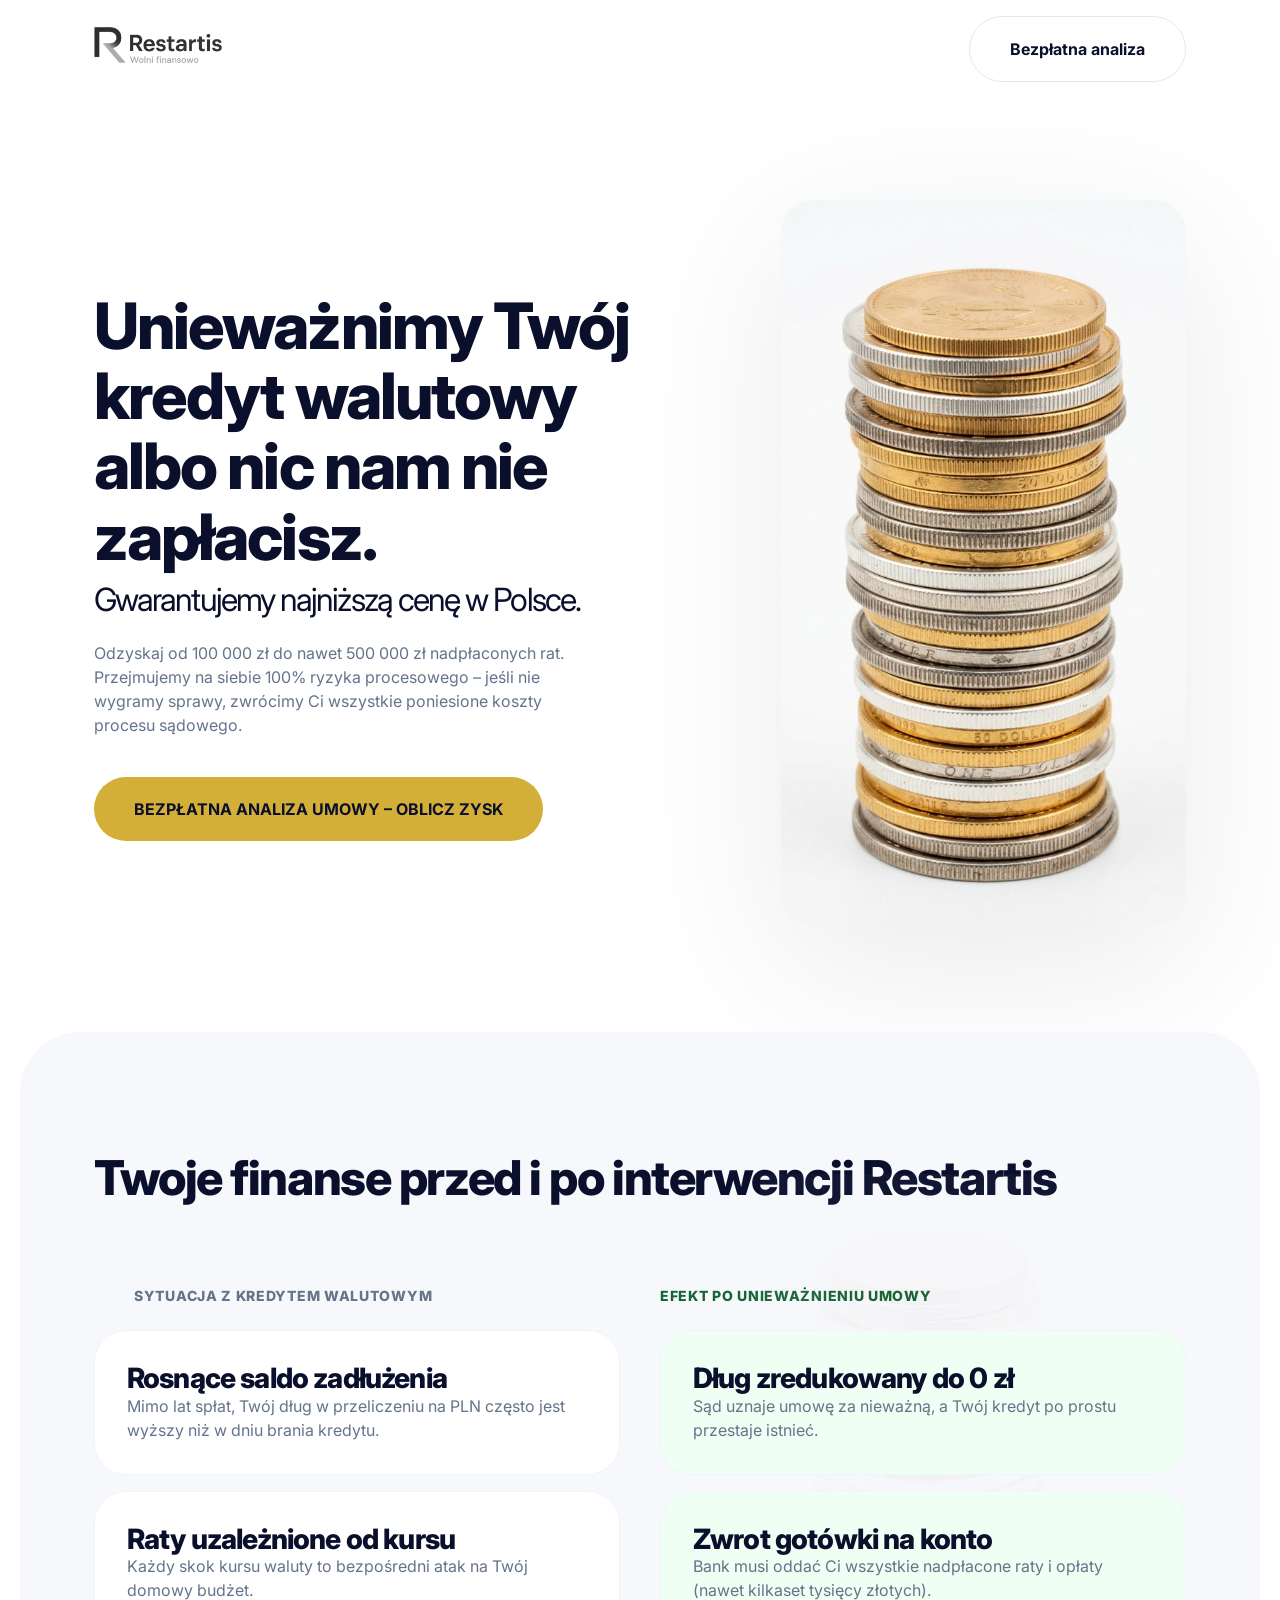
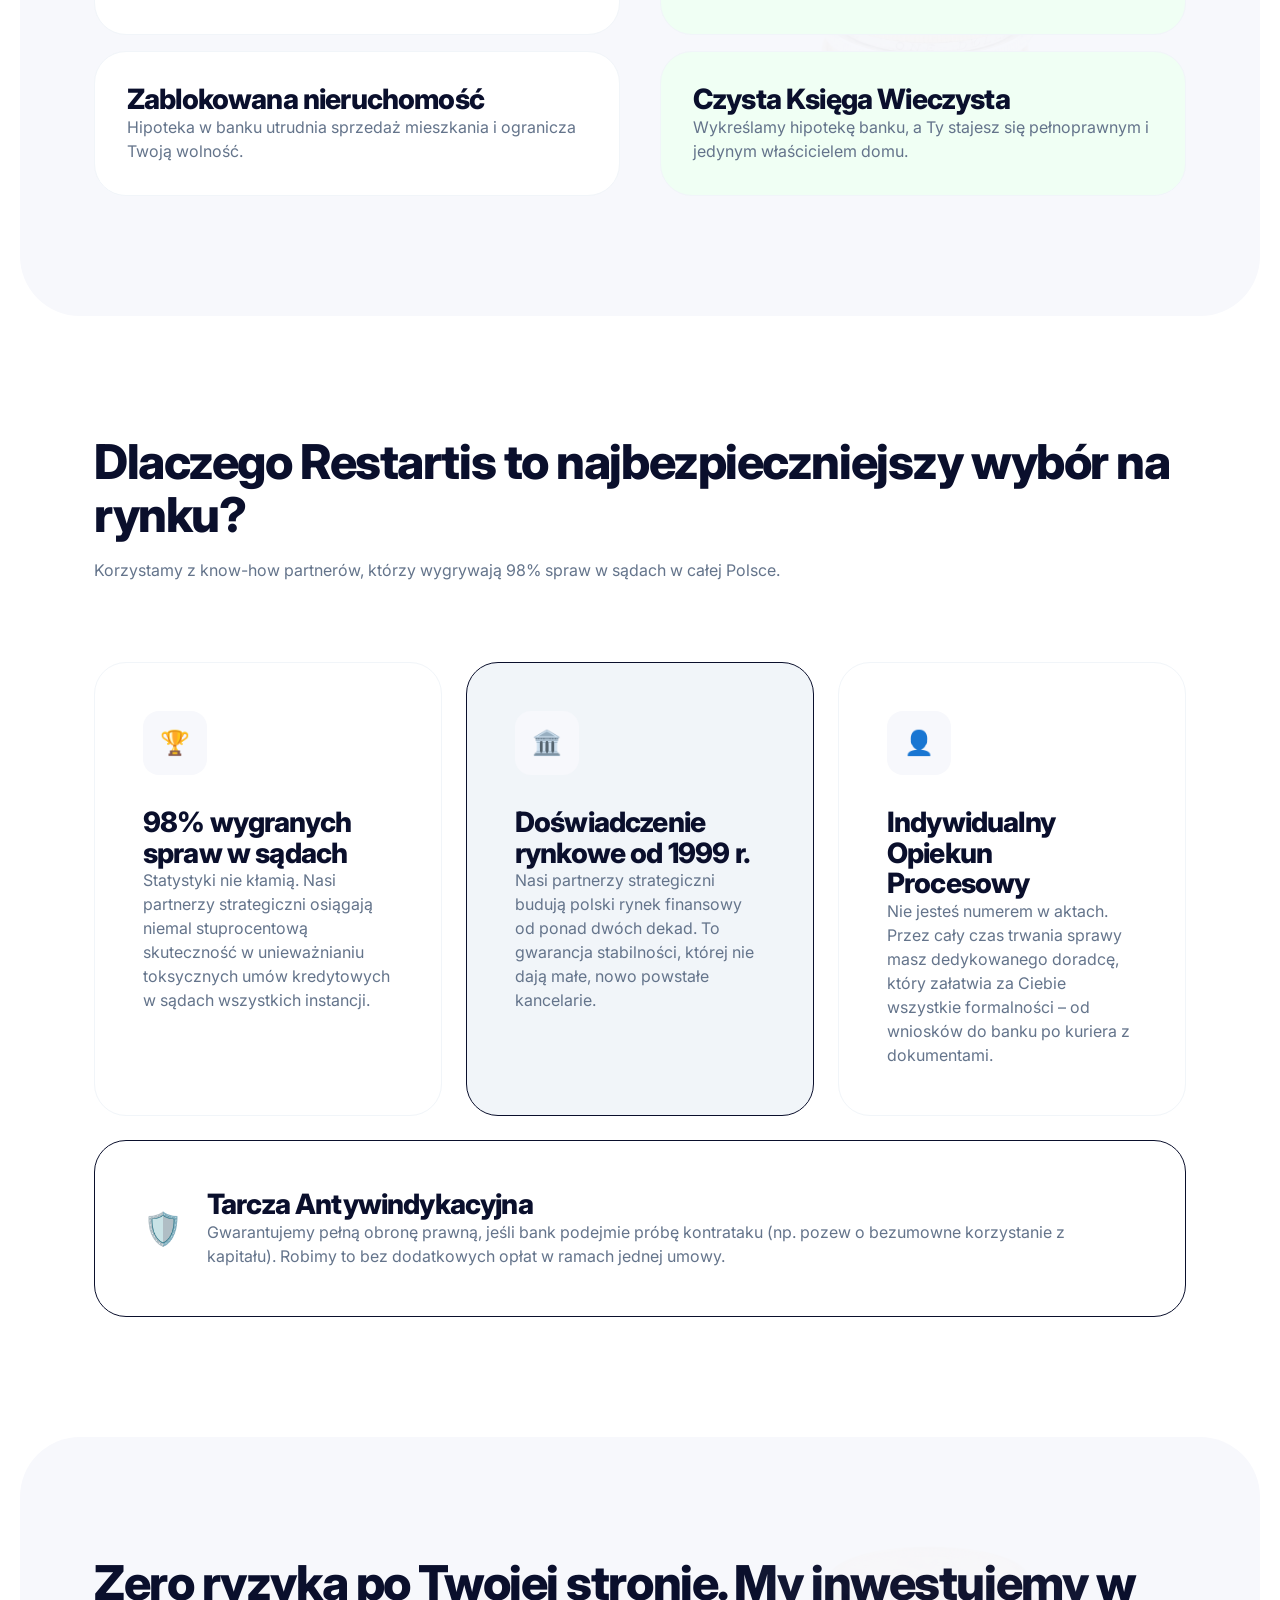
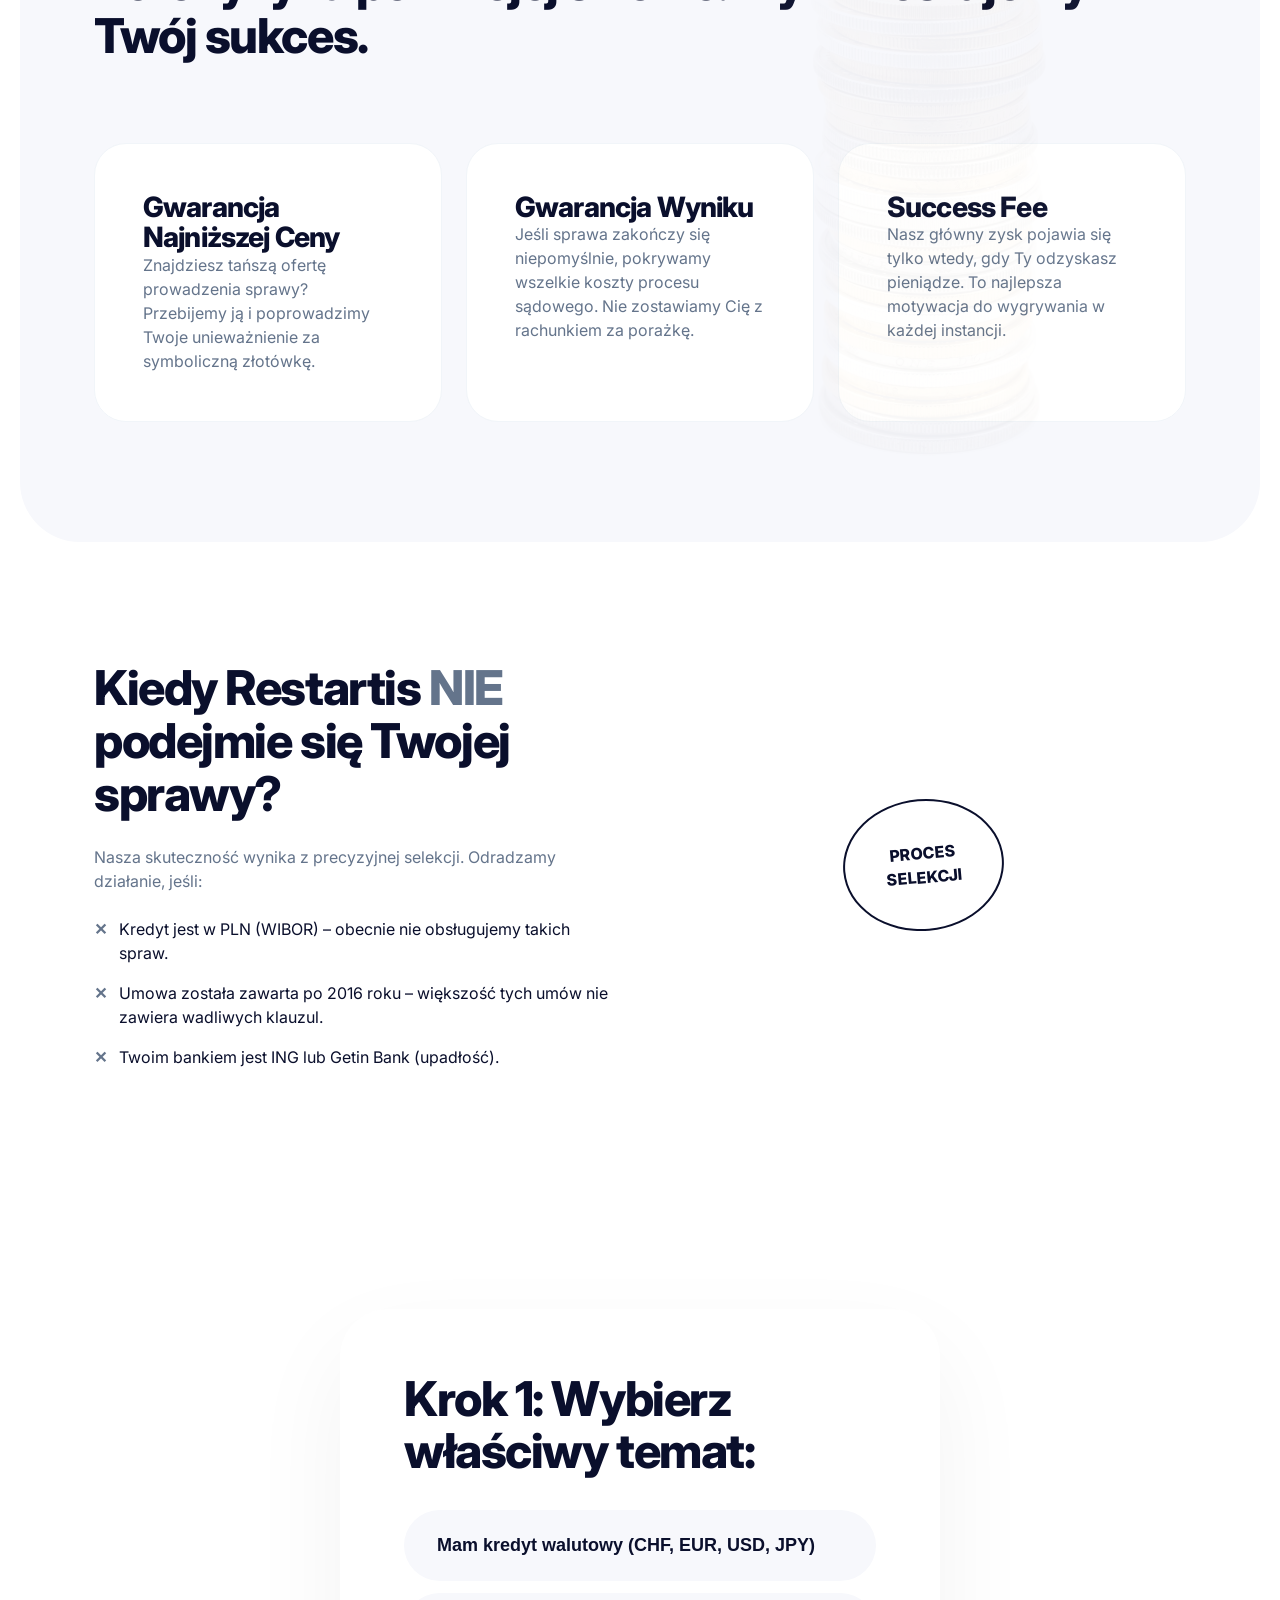
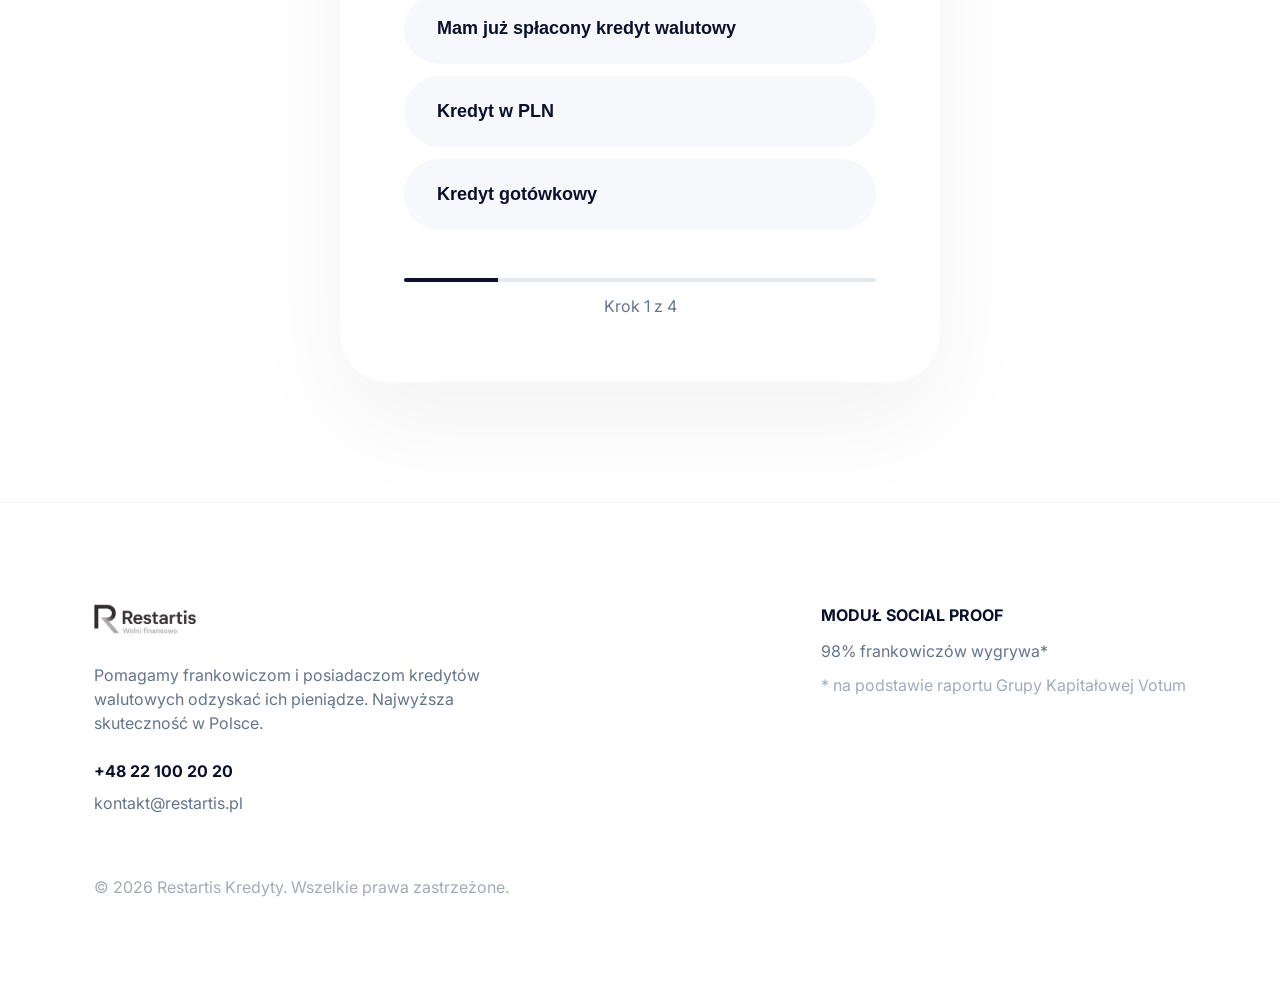
==== commit 0154a234: "Fixed missing tracking IDs and Clarity scripts on subpages. Resolved GSC verification error." ====
--- a/kredyty-zagraniczne/index.html
+++ b/kredyty-zagraniczne/index.html
@@ -21,11 +21,20 @@
             }); var f = d.getElementsByTagName(s)[0],
                 j = d.createElement(s), dl = l != 'dataLayer' ? '&l=' + l : ''; j.async = true; j.src =
                     'https://www.googletagmanager.com/gtm.js?id=' + i + dl; f.parentNode.insertBefore(j, f);
-        })(window, document, 'script', 'dataLayer', '[[GTM_ID]]');</script>
+        })(window, document, 'script', 'dataLayer', 'GTM-N3G6CHQS');</script>
     <!-- End Google Tag Manager -->
 
+    <!-- Microsoft Clarity -->
+    <script type="text/javascript">
+        (function (c, l, a, r, i, t, y) {
+            c[a] = c[a] || function () { (c[a].q = c[a].q || []).push(arguments) };
+            t = l.createElement(r); t.async = 1; t.src = "https://www.clarity.ms/tag/" + i;
+            y = l.getElementsByTagName(r)[0]; y.parentNode.insertBefore(t, y);
+        })(window, document, "clarity", "script", "vrh2rtia8x");
+    </script>
+
     <!-- SEO & Metadata -->
-    <meta name="google-site-verification" content="[[GSC_VERIFICATION]]">
+    <meta name="google-site-verification" content="b0Thfz1AjSa-c7ayrh6DjmNefvvwtXPMKonbcc4W9X0" />
     <meta property="og:title" content="Restartis — Unieważnienie Kredytów Walutowych">
     <meta property="og:description"
         content="Odzyskaj swoją wolność finansową. Unieważnimy Twój kredyt albo nic nam nie zapłacisz.">
@@ -39,7 +48,7 @@
       "image": "https://restartis.pl/assets/images/logo.png",
       "@id": "https://restartis.pl/kredyty-zagraniczne/",
       "url": "https://restartis.pl/kredyty-zagraniczne/",
-      "telephone": "[[PHONE_NUMBER]]",
+      "telephone": "+48 22 100 20 20",
       "address": {
         "@type": "PostalAddress",
         "addressCountry": "PL"
@@ -50,7 +59,7 @@
 
 <body>
     <!-- Google Tag Manager (noscript) -->
-    <noscript><iframe src="https://www.googletagmanager.com/ns.html?id=[[GTM_ID]]" height="0" width="0"
+    <noscript><iframe src="https://www.googletagmanager.com/ns.html?id=GTM-N3G6CHQS" height="0" width="0"
             style="display:none;visibility:hidden"></iframe></noscript>
     <!-- End Google Tag Manager (noscript) -->
 
@@ -324,10 +333,10 @@
                     <p style="max-width: 400px;">Pomagamy frankowiczom i posiadaczom kredytów walutowych odzyskać ich
                         pieniądze. Najwyższa skuteczność w Polsce.</p>
                     <div style="margin-top: 24px; display: flex; flex-direction: column; gap: 8px;">
-                        <a href="tel:[[PHONE_NUMBER]]" data-track="phone-click"
-                            style="color: var(--primary); text-decoration: none; font-weight: 700;">[[PHONE_NUMBER]]</a>
-                        <a href="mailto:[[EMAIL_ADDRESS]]" data-track="email-click"
-                            style="color: var(--text-muted); text-decoration: none;">[[EMAIL_ADDRESS]]</a>
+                        <a href="tel:+48221002020" data-track="phone-click"
+                            style="color: var(--primary); text-decoration: none; font-weight: 700;">+48 22 100 20 20</a>
+                        <a href="mailto:kontakt@restartis.pl" data-track="email-click"
+                            style="color: var(--text-muted); text-decoration: none;">kontakt@restartis.pl</a>
                     </div>
                 </div>
                 <div style="font-size: 0.875rem;">
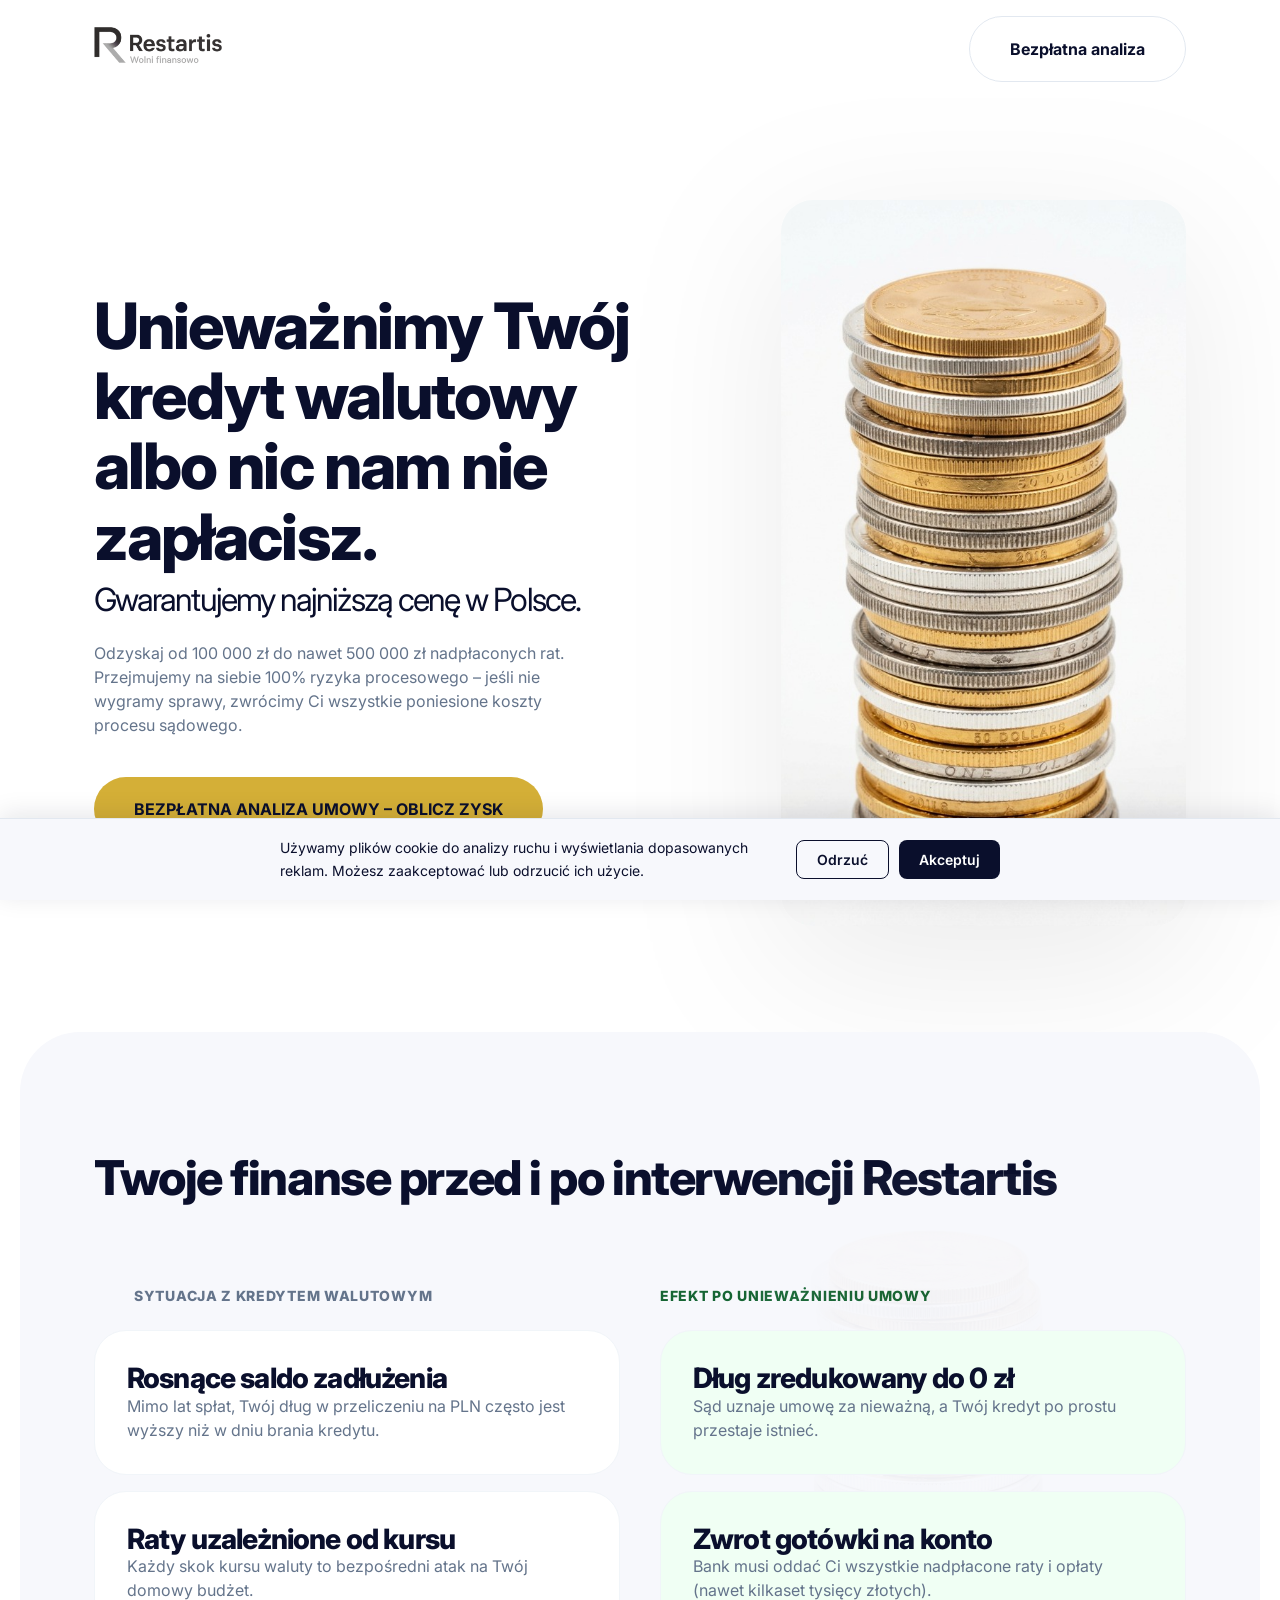
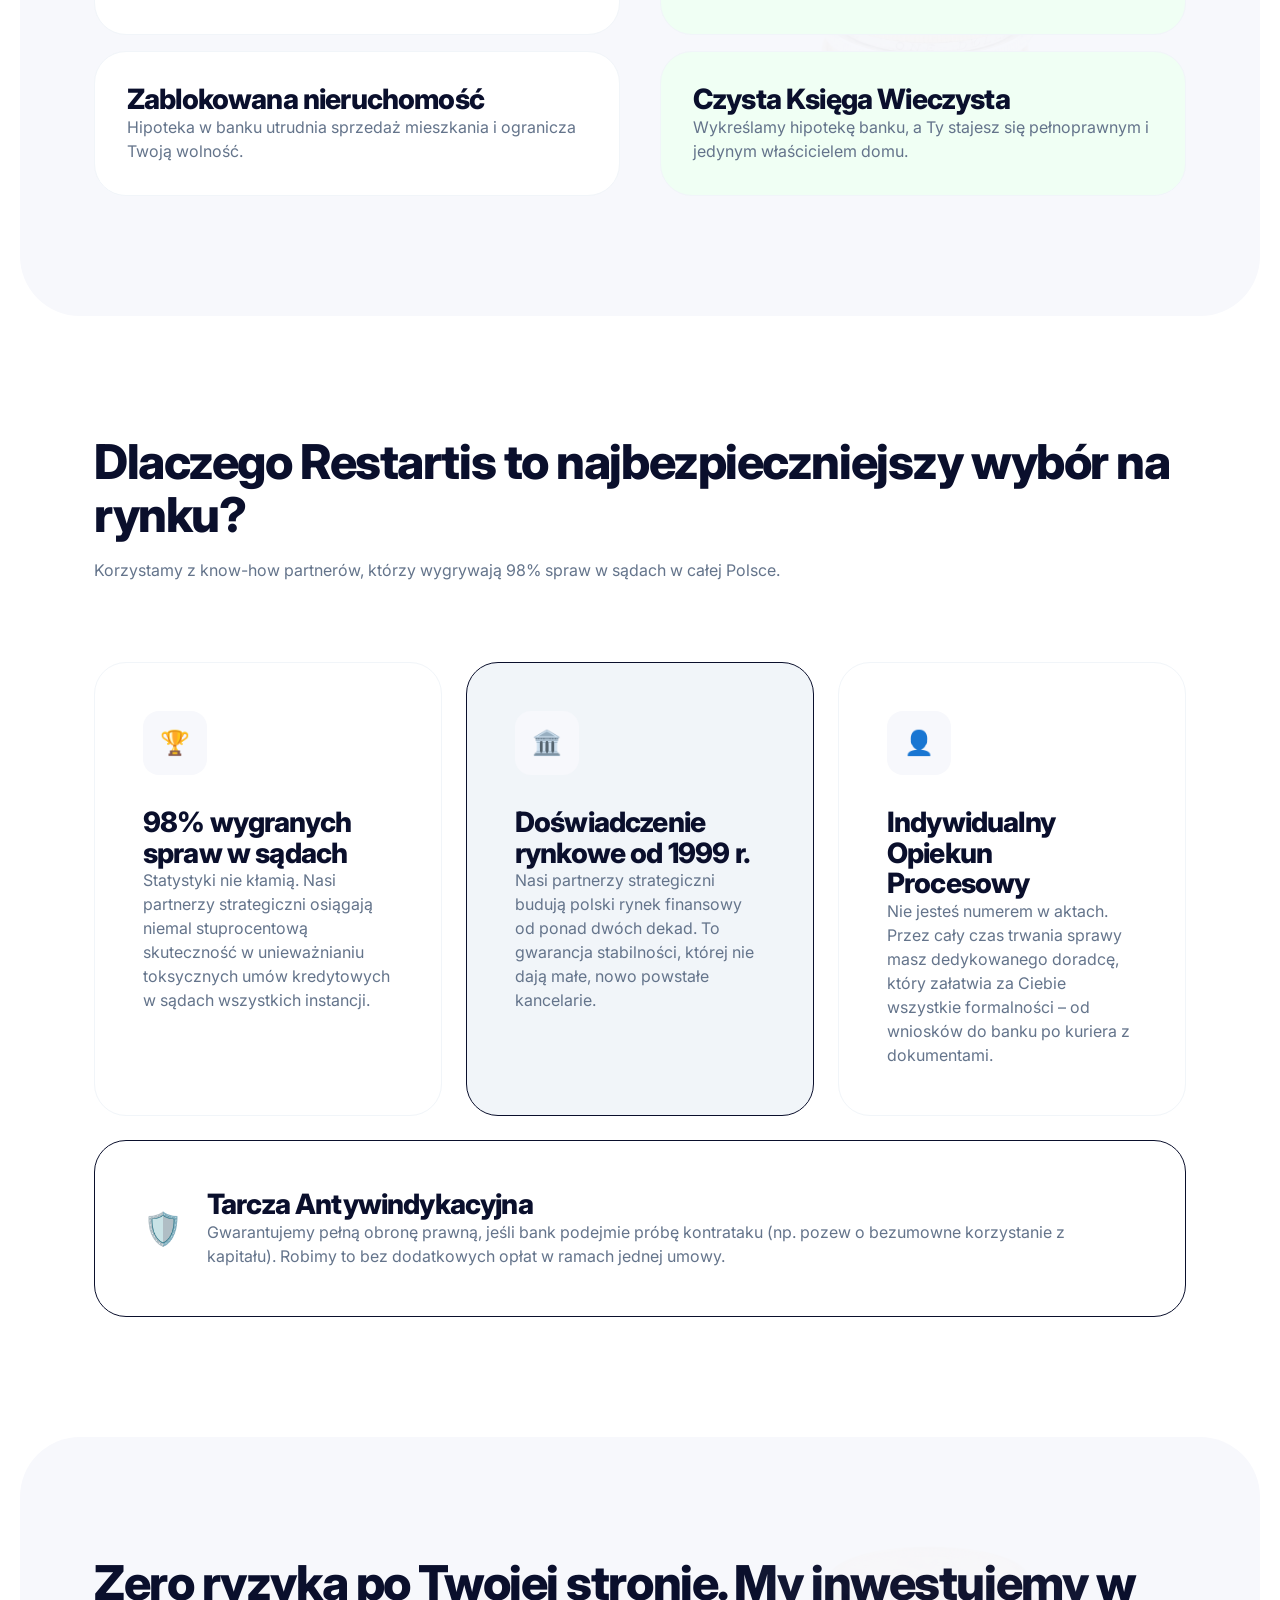
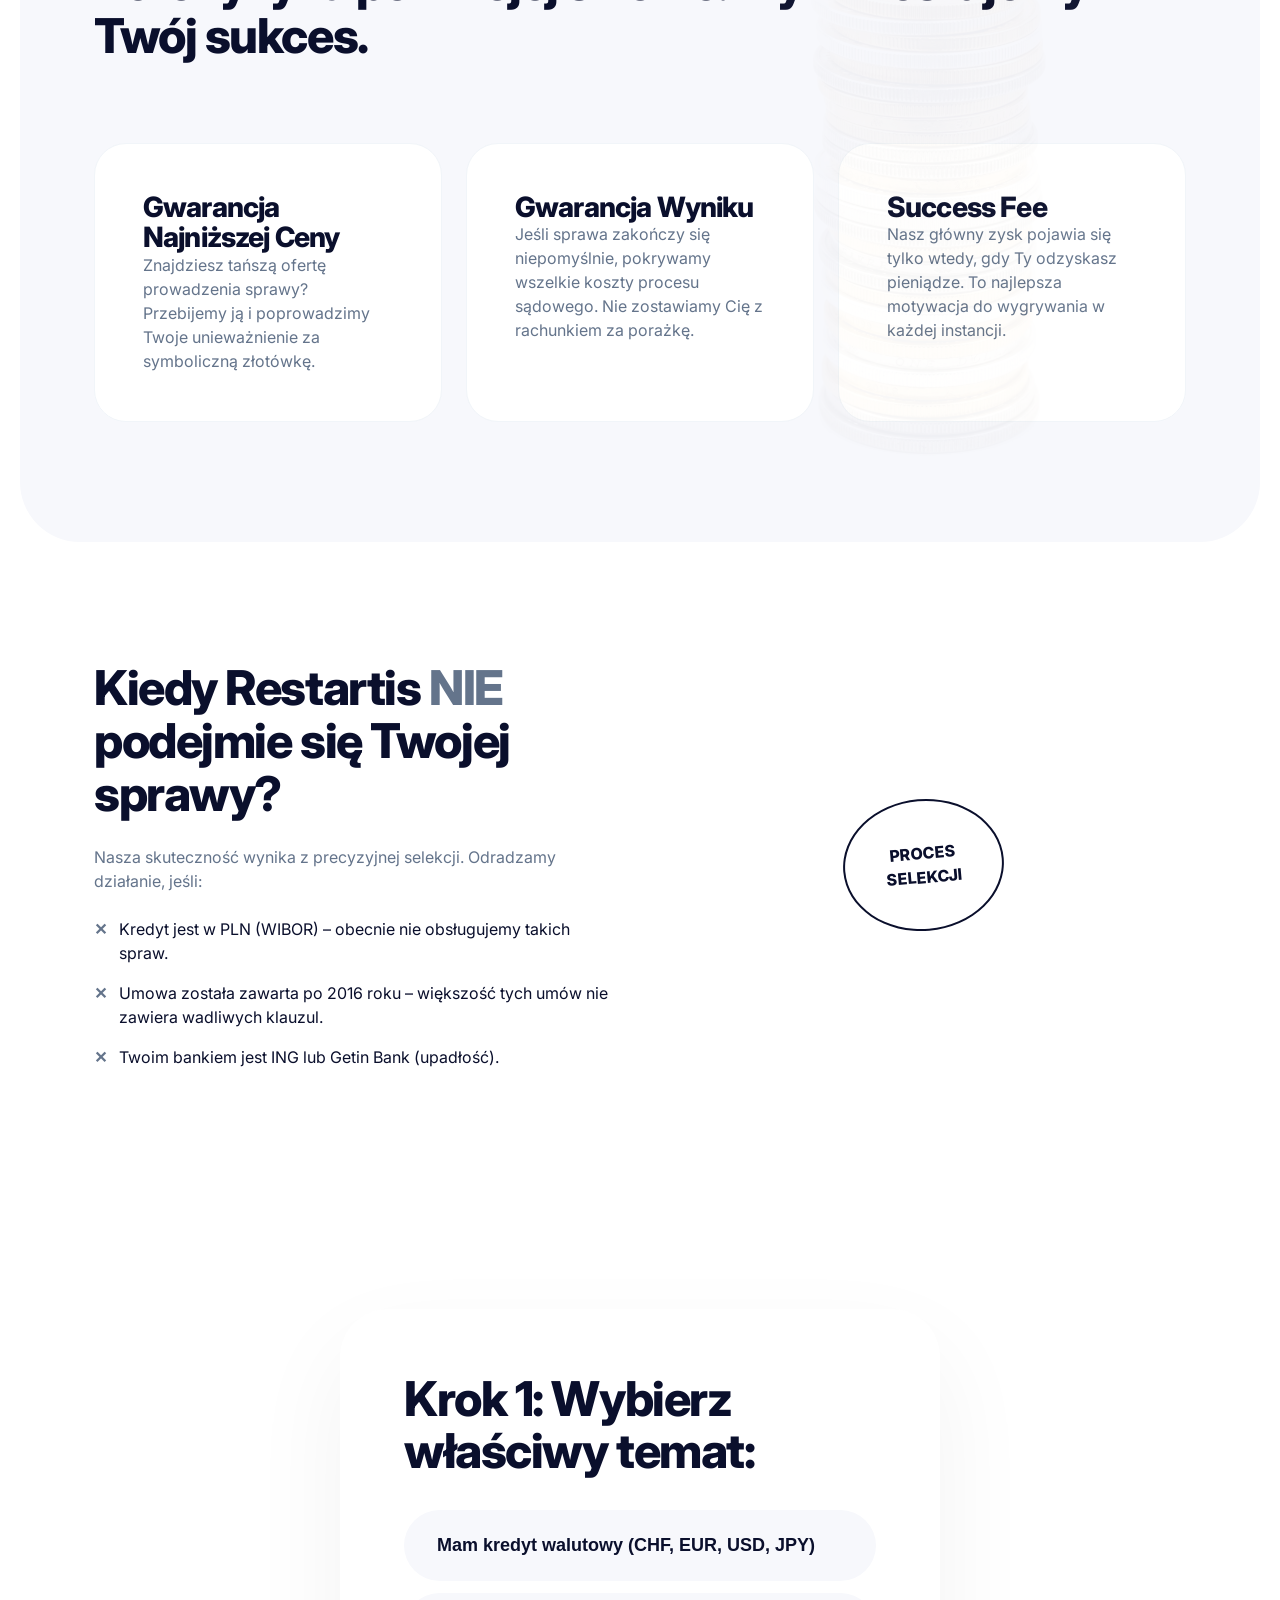
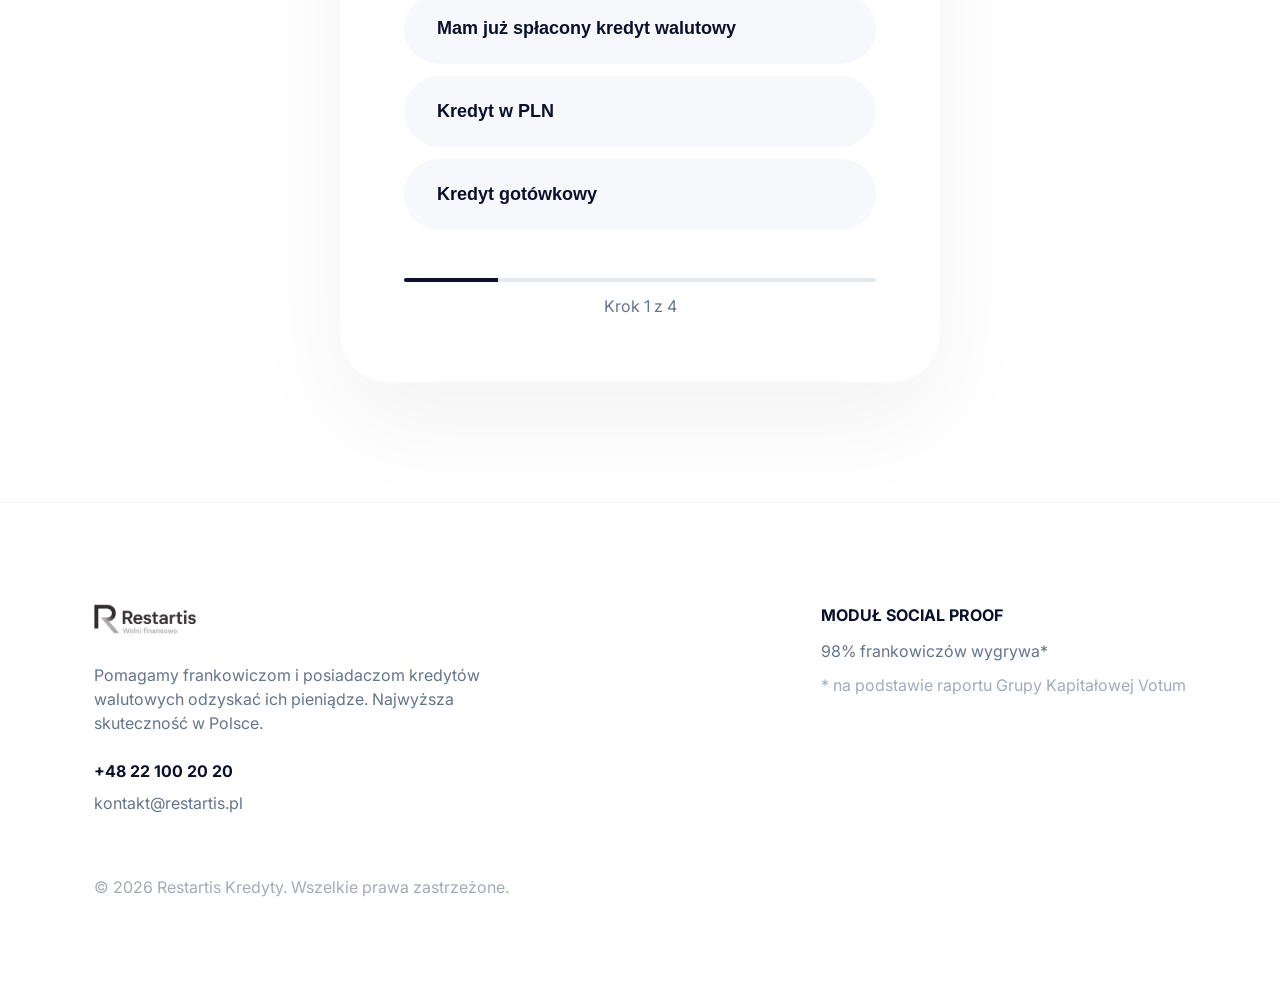
==== commit bb806747: "Baner Cookie, consent mode v2" ====
--- a/kredyty-zagraniczne/index.html
+++ b/kredyty-zagraniczne/index.html
@@ -13,6 +13,19 @@
     <link rel="stylesheet" href="../style.css">
     <link rel="icon" type="image/png" href="../assets/images/favicon.png">
 
+    <!-- Consent Mode v2 - default denied before any Google tag -->
+    <script>
+        window.dataLayer = window.dataLayer || [];
+        function gtag(){dataLayer.push(arguments);}
+        gtag('consent', 'default', {
+            'ad_storage': 'denied',
+            'ad_user_data': 'denied',
+            'ad_personalization': 'denied',
+            'analytics_storage': 'denied',
+            'wait_for_update': 500
+        });
+    </script>
+
     <!-- Google Tag Manager -->
     <script>(function (w, d, s, l, i) {
             w[l] = w[l] || []; w[l].push({
@@ -23,6 +36,18 @@
                     'https://www.googletagmanager.com/gtm.js?id=' + i + dl; f.parentNode.insertBefore(j, f);
         })(window, document, 'script', 'dataLayer', 'GTM-N3G6CHQS');</script>
     <!-- End Google Tag Manager -->
+
+    <!-- Cookie Consent -->
+    <script src="../consent.js"></script>
+
+    <!-- Google Analytics 4 -->
+    <script async src="https://www.googletagmanager.com/gtag/js?id=G-Q4PYV9QH9X"></script>
+    <script>
+        window.dataLayer = window.dataLayer || [];
+        function gtag(){dataLayer.push(arguments);}
+        gtag('js', new Date());
+        gtag('config', 'G-Q4PYV9QH9X');
+    </script>
 
     <!-- Microsoft Clarity -->
     <script type="text/javascript">
@@ -295,6 +320,11 @@
                                 style="cursor: text; background: white; border: 1px solid #E2E8F0;" id="form-phone">
                             <input type="email" placeholder="Adres e-mail" class="option-pill"
                                 style="cursor: text; background: white; border: 1px solid #E2E8F0;" id="form-email">
+                            <label class="consent-label">
+                                <input type="checkbox" id="form-consent">
+                                <span>Wyrażam zgodę na kontakt w celach marketingowych (telefon, e-mail, SMS) przez Restartis. Zgoda jest dobrowolna i można ją wycofać w każdej chwili.</span>
+                            </label>
+                            <span class="field-error-msg" id="consent-error" style="display:none; margin-top: -10px;">Prosimy o zaznaczenie zgody na kontakt.</span>
                             <button class="btn btn-primary" id="submit-lead" style="margin-top: 20px;">Wyślij do
                                 bezpłatnej analizy</button>
                         </div>
--- a/style.css
+++ b/style.css
@@ -570,6 +570,43 @@
     border-color: var(--primary);
 }
 
+/* Consent checkbox */
+.consent-label {
+    display: flex;
+    align-items: flex-start;
+    gap: 12px;
+    cursor: pointer;
+    font-size: 0.8rem;
+    color: var(--text-muted);
+    line-height: 1.5;
+    width: 100%;
+}
+
+.consent-label input[type="checkbox"] {
+    flex-shrink: 0;
+    width: 18px;
+    height: 18px;
+    margin-top: 2px;
+    accent-color: var(--primary);
+    cursor: pointer;
+}
+
+/* Form validation errors */
+.option-pill.field-error {
+    border: 2px solid #e53e3e !important;
+    background: #fff5f5 !important;
+}
+
+.field-error-msg {
+    display: block;
+    width: 100%;
+    color: #e53e3e;
+    font-size: 0.8rem;
+    font-weight: 600;
+    margin-top: -10px;
+    padding-left: 4px;
+}
+
 .badge {
     transition: var(--transition);
 }
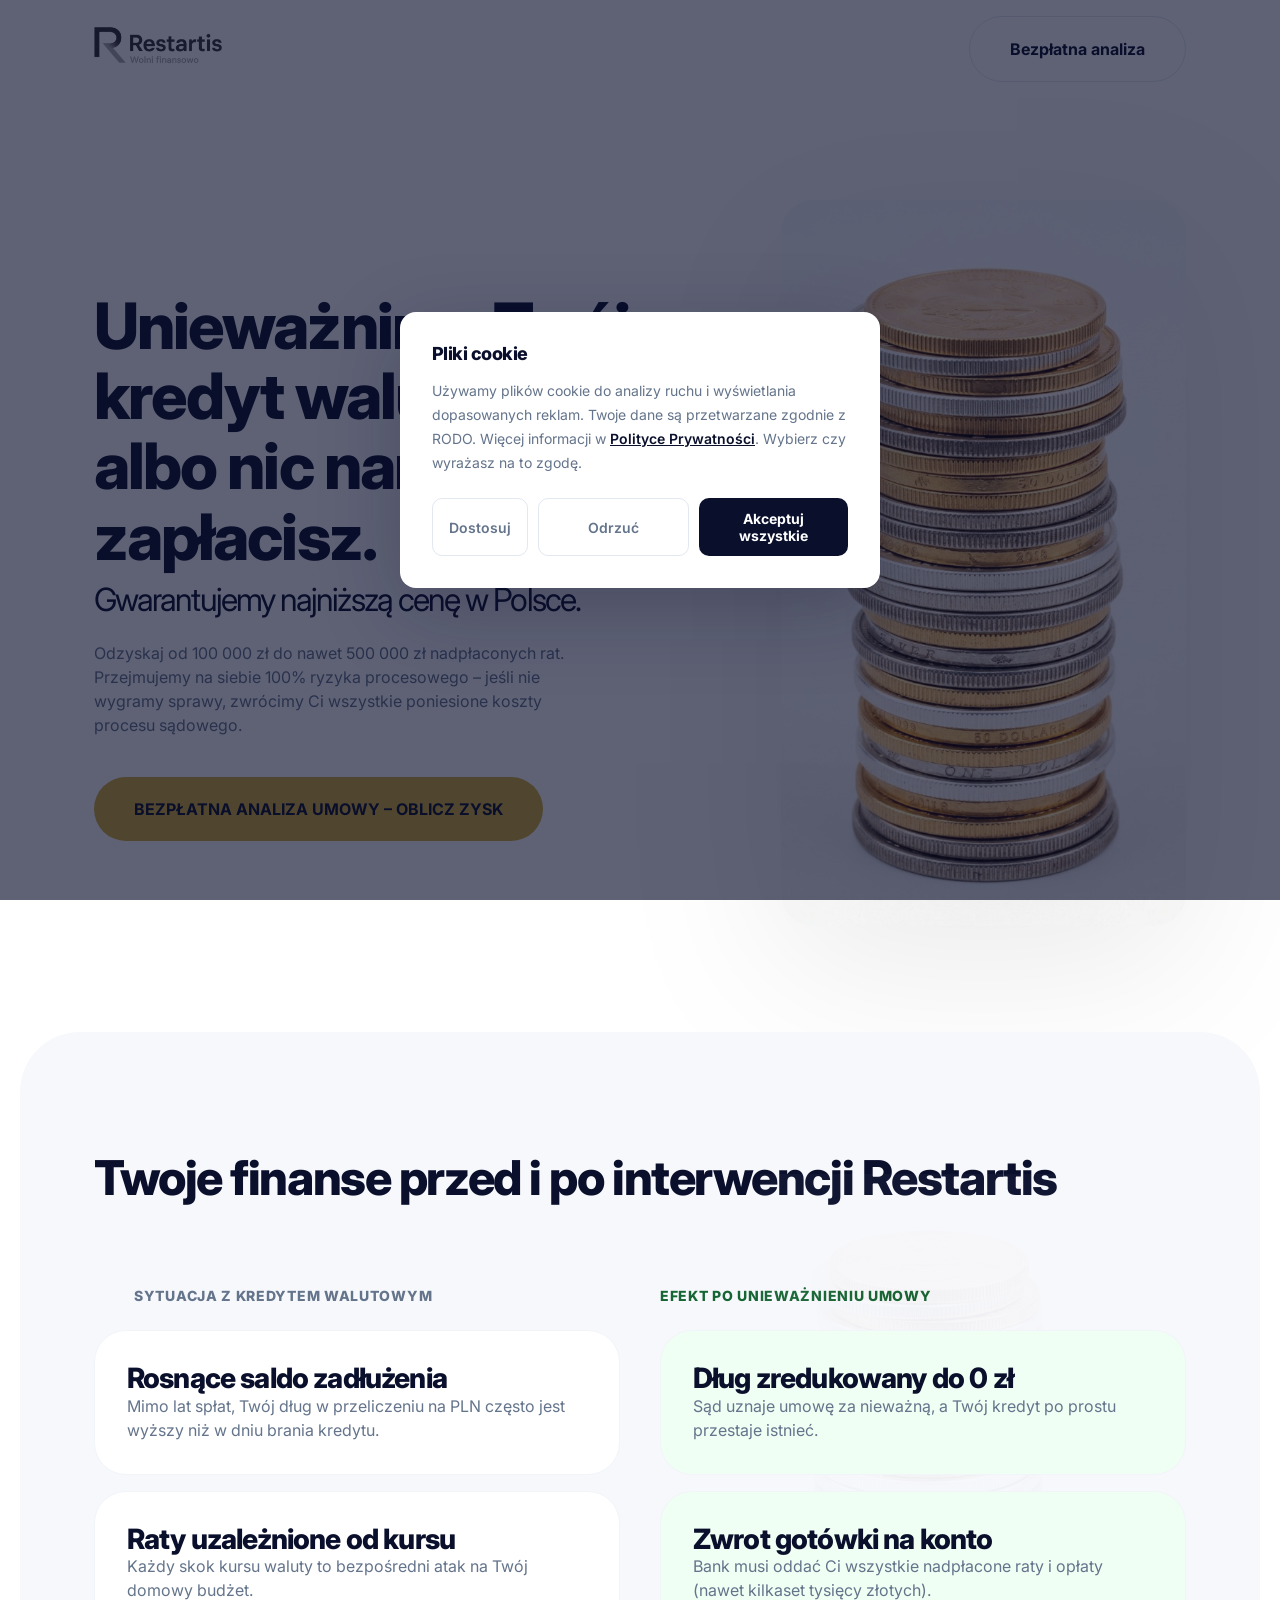
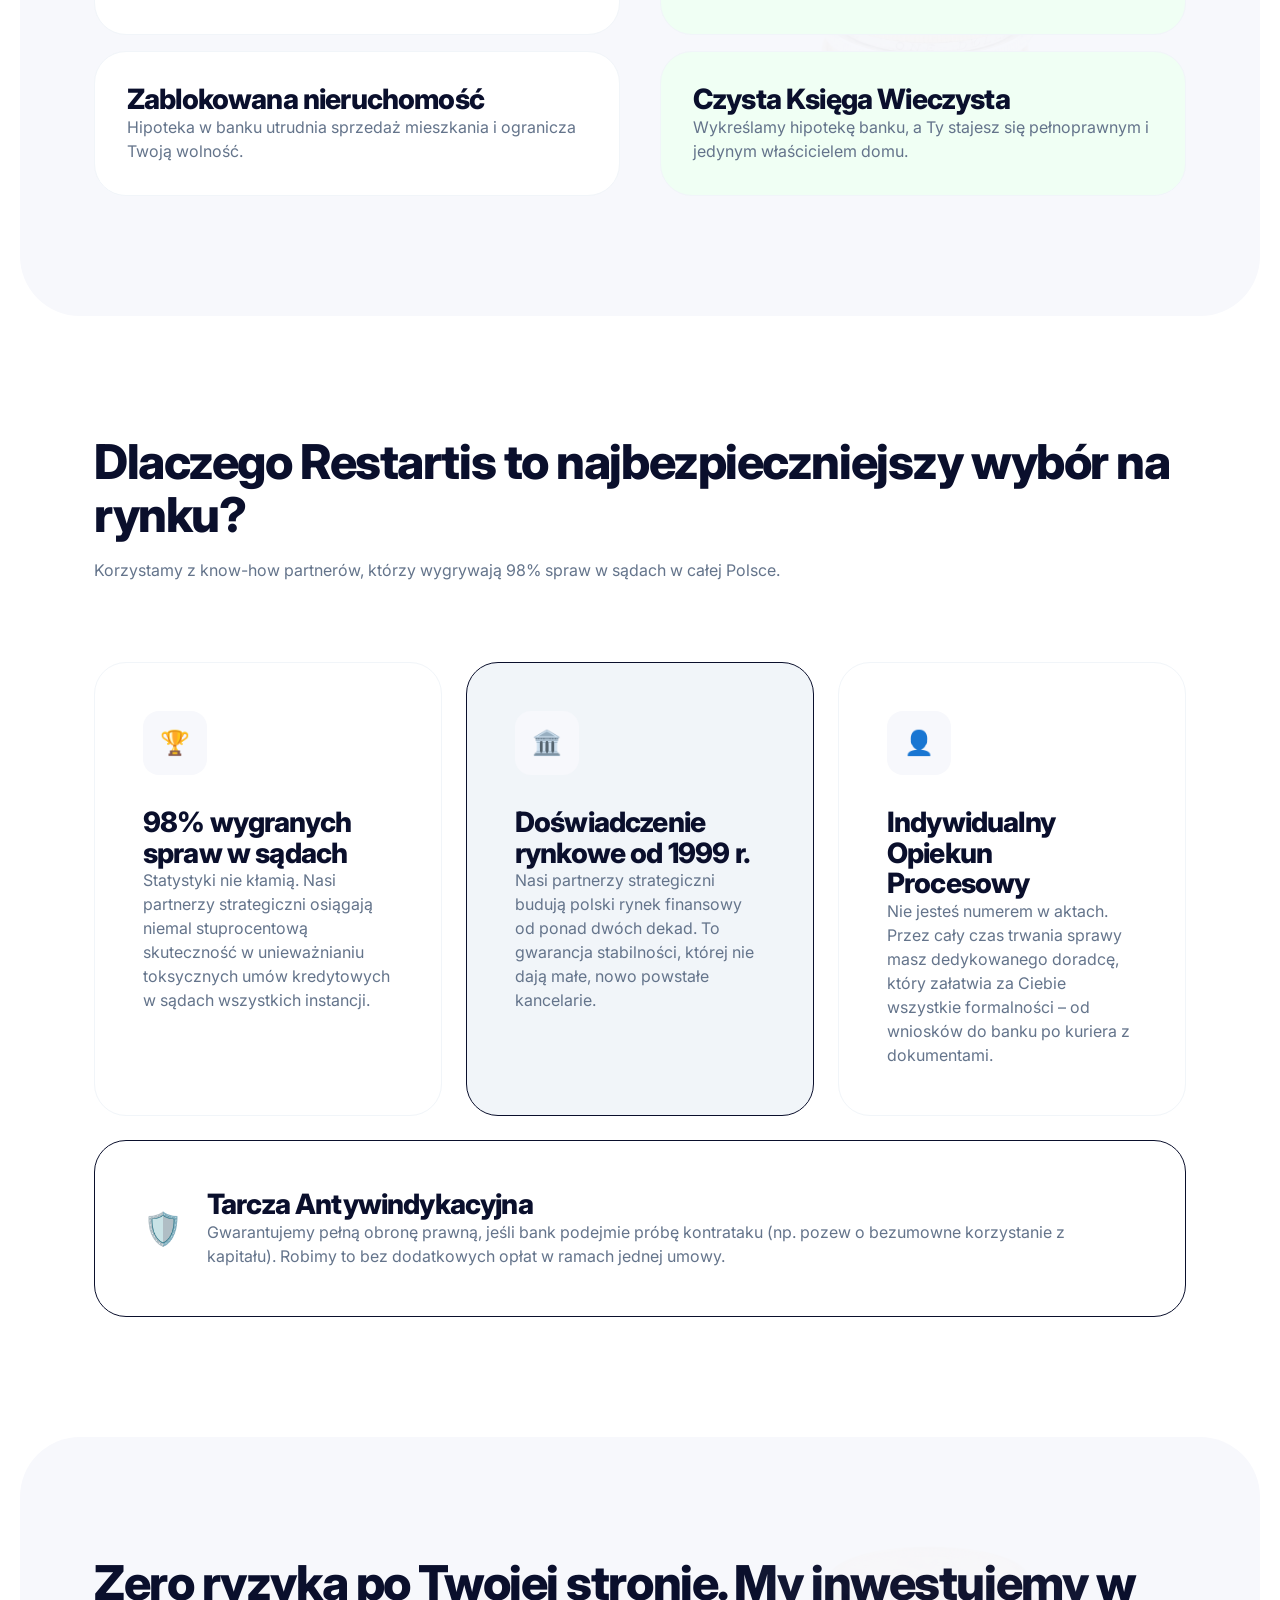
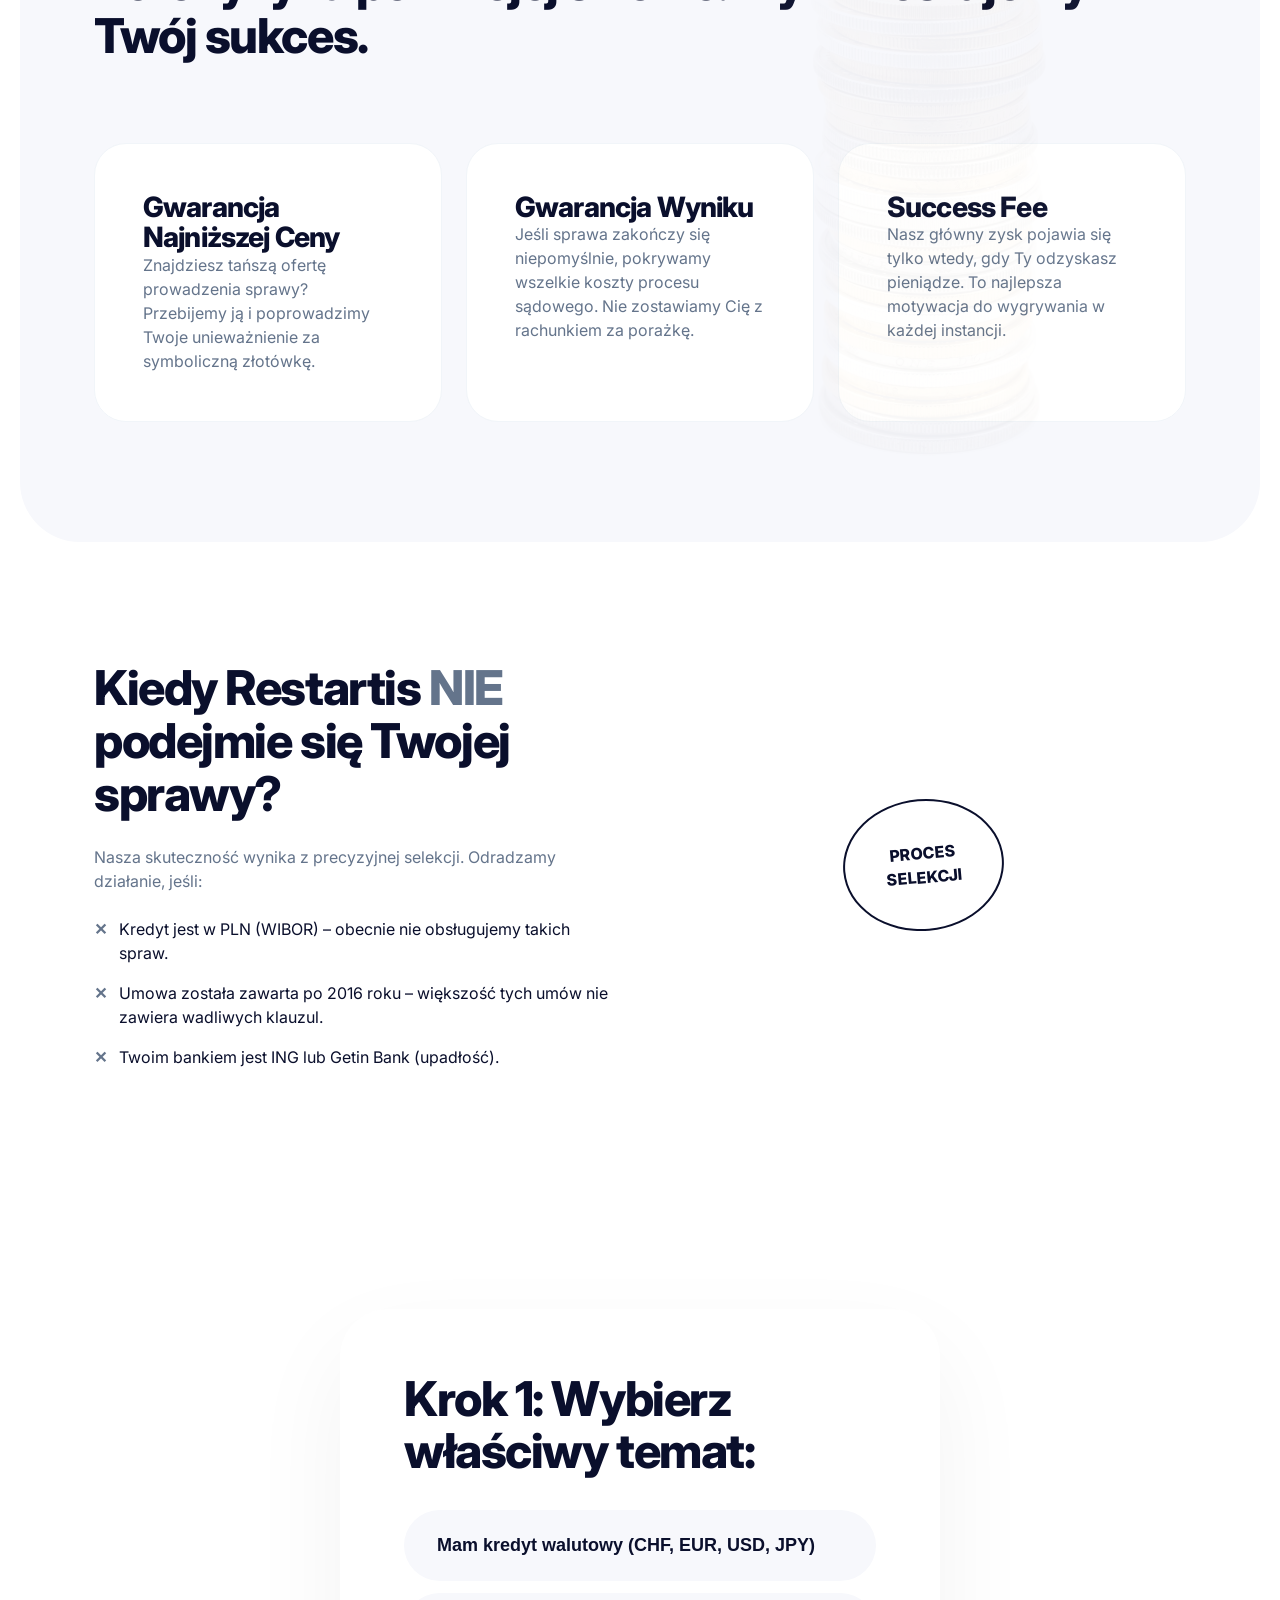
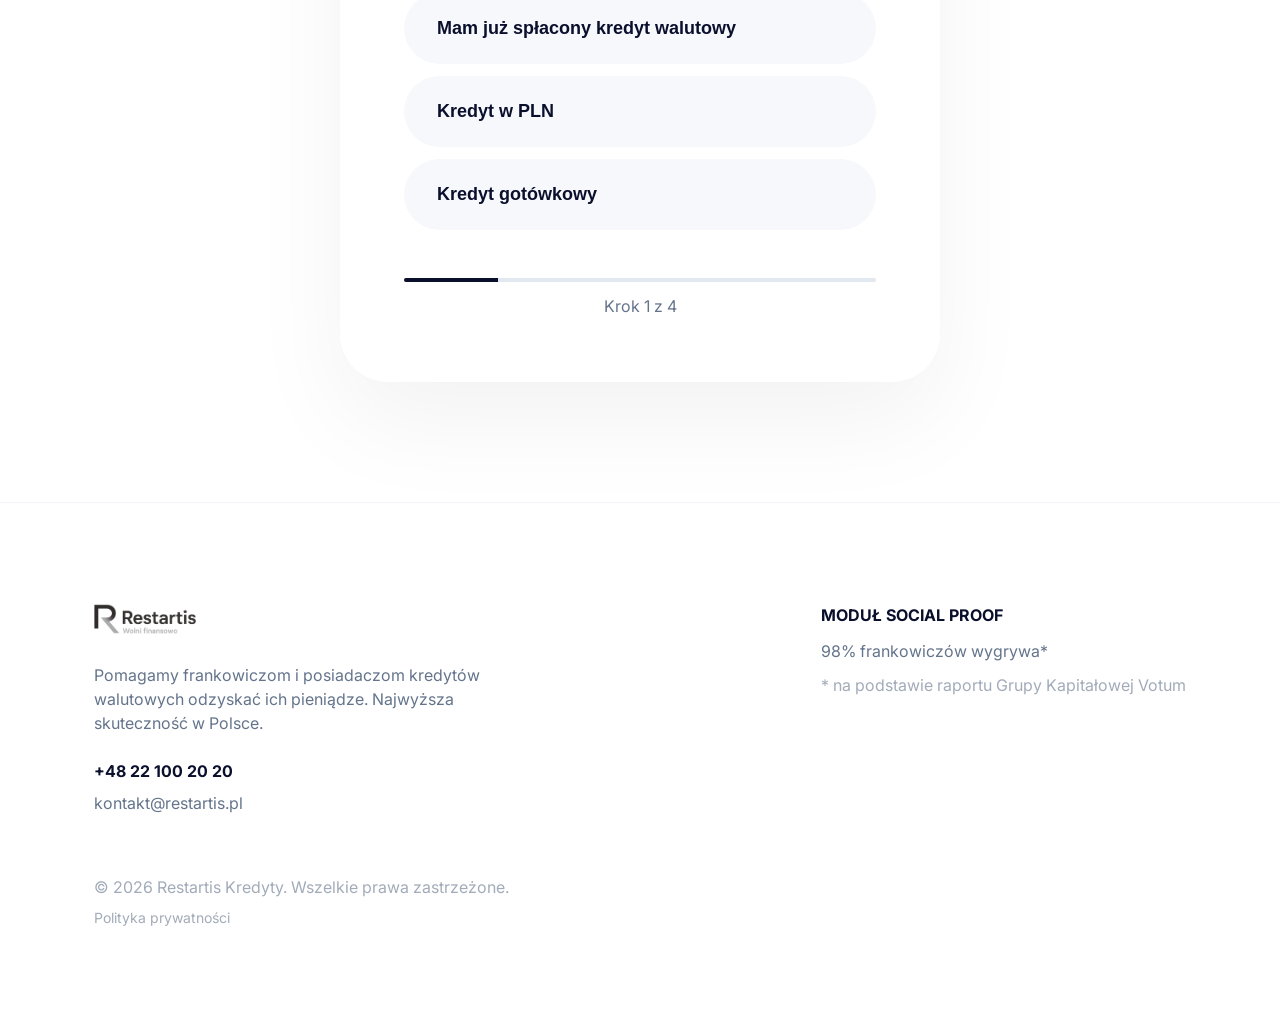
==== commit 10061a39: "Dodanie polityki prywatnosci" ====
--- a/kredyty-zagraniczne/index.html
+++ b/kredyty-zagraniczne/index.html
@@ -376,6 +376,7 @@
                 </div>
                 <div style="font-size: 0.875rem; opacity: 0.6;">
                     <p>© 2026 Restartis Kredyty. Wszelkie prawa zastrzeżone.</p>
+                    <a href="../polityka-prywatnosci/" style="color: var(--text-muted); text-decoration: none; margin-top: 8px; display: inline-block;">Polityka prywatności</a>
                 </div>
             </div>
         </div>
